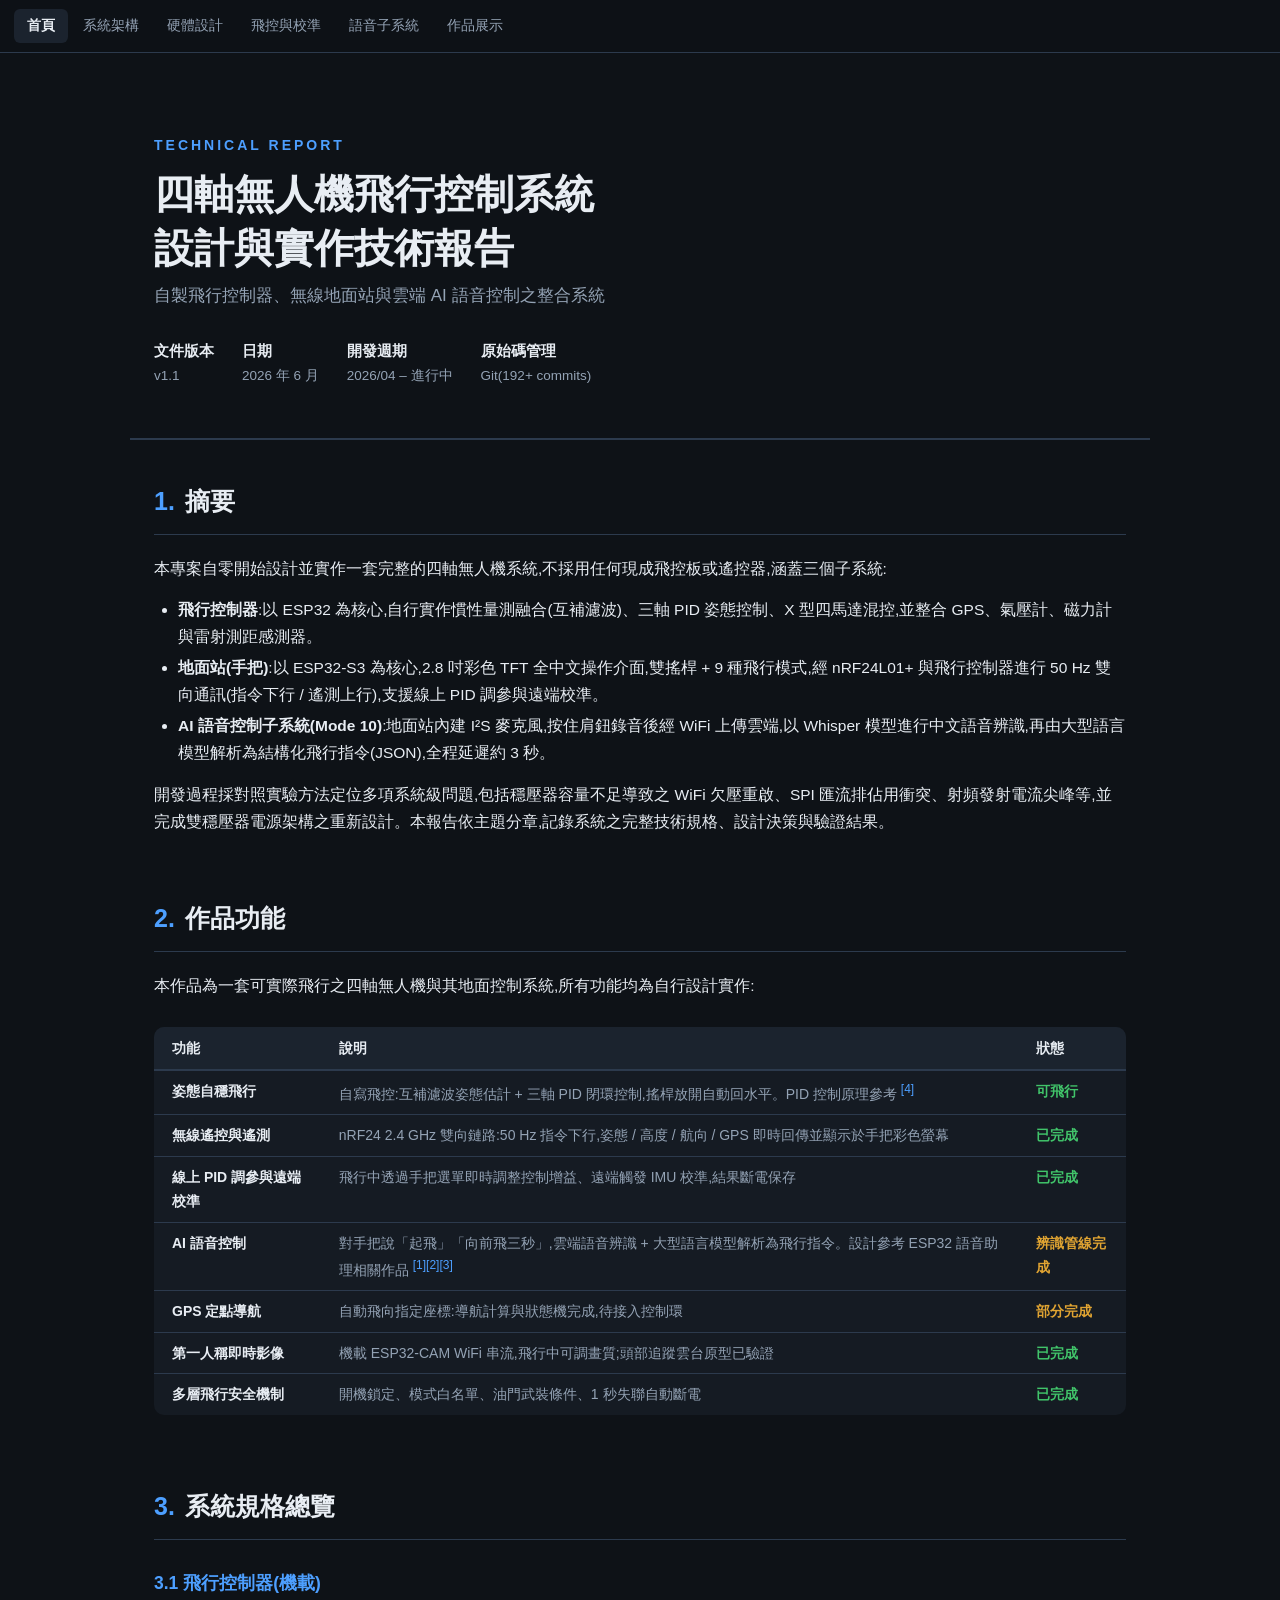
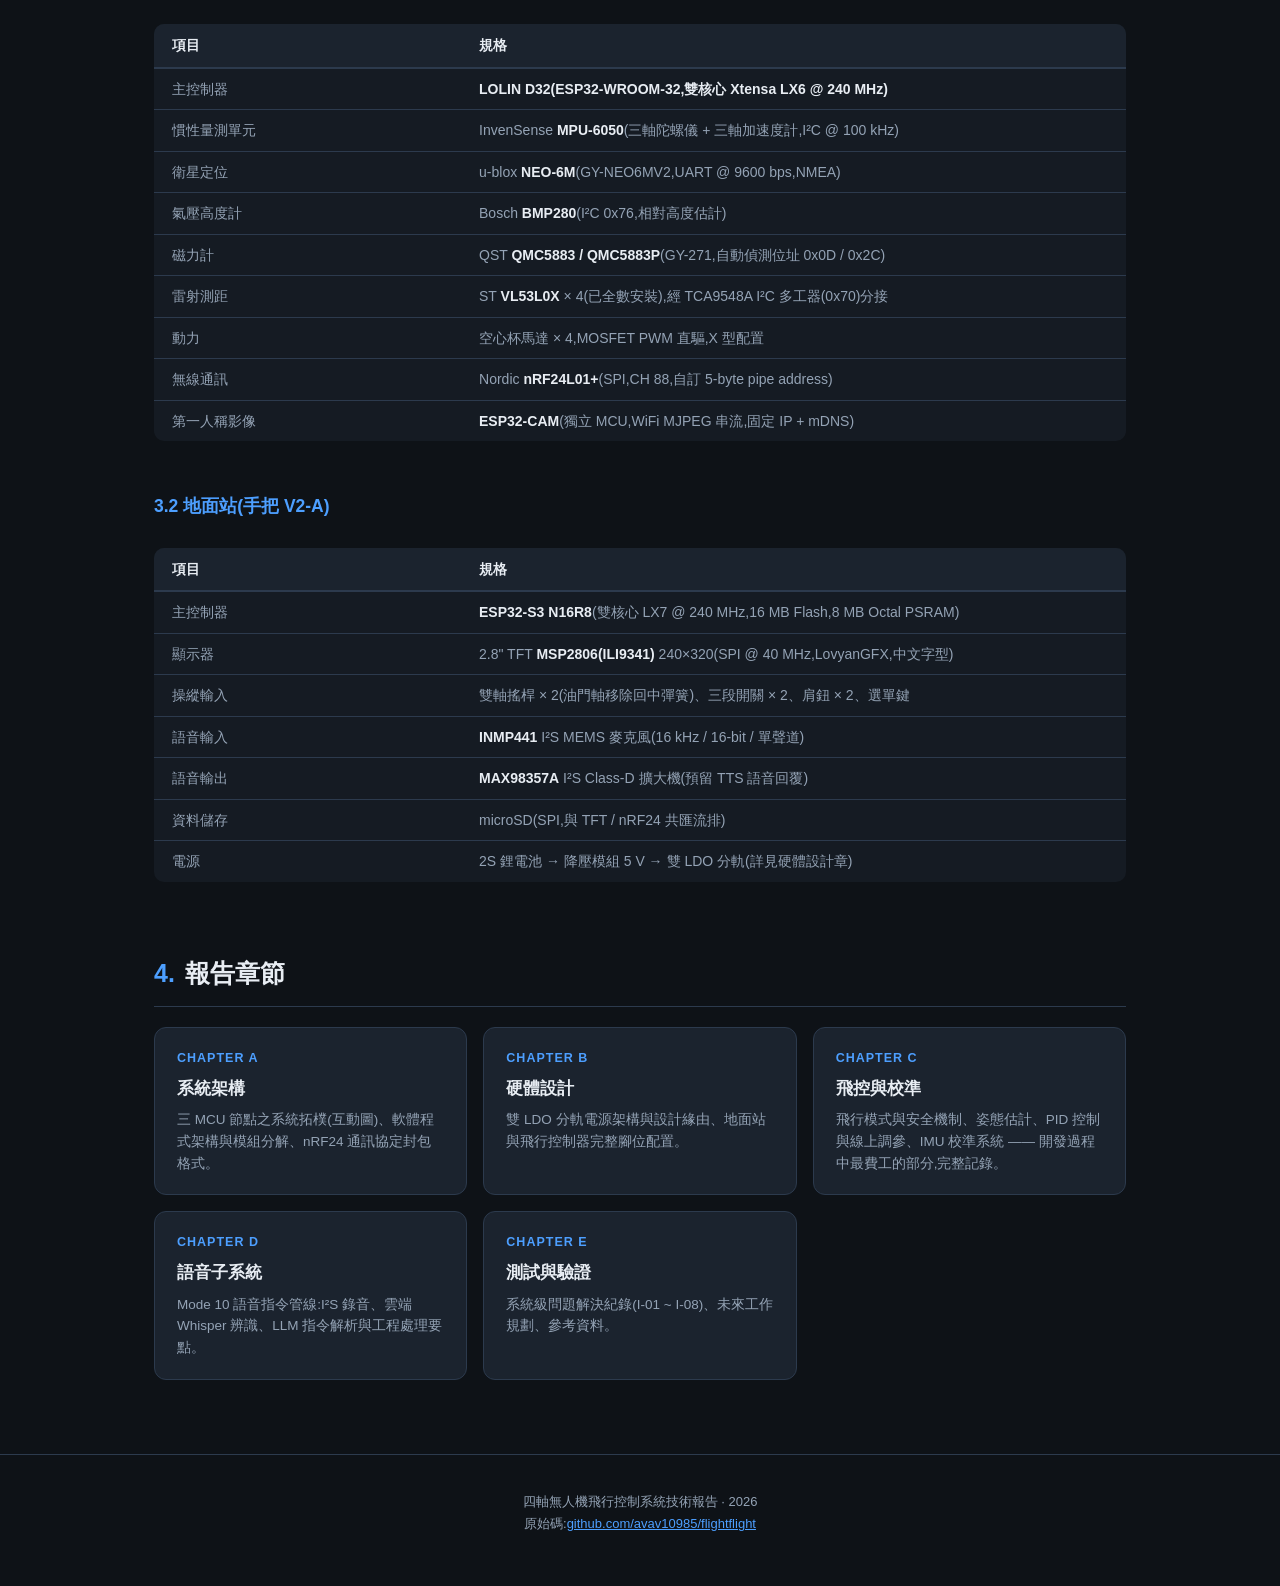
==== docs/index.html @ 91c34dba "加 README + VL53L0X 更新為 4 顆 + 未來工作補預定項目 - README.md:repo 首頁介紹(系統組成/主要功能/倉庫結構/   編譯需求/安全注意/開發狀態),連到 Gi" ====
<!DOCTYPE html>
<html lang="zh-Hant">
<head>
<meta charset="UTF-8">
<meta name="viewport" content="width=device-width, initial-scale=1.0">
<title>四軸無人機飛行控制系統 — 技術報告</title>
<link rel="stylesheet" href="style.css">
</head>
<body>

<nav>
  <a href="index.html" class="active">首頁</a>
  <a href="architecture.html">系統架構</a>
  <a href="hardware.html">硬體設計</a>
  <a href="control.html">飛控與校準</a>
  <a href="voice.html">語音子系統</a>
  <a href="testing.html">作品展示</a>
</nav>

<header class="cover">
  <div class="doc-type">TECHNICAL REPORT</div>
  <h1>四軸無人機飛行控制系統<br>設計與實作技術報告</h1>
  <div class="subtitle">自製飛行控制器、無線地面站與雲端 AI 語音控制之整合系統</div>
  <div class="meta">
    <div><b>文件版本</b>v1.1</div>
    <div><b>日期</b>2026 年 6 月</div>
    <div><b>開發週期</b>2026/04 – 進行中</div>
    <div><b>原始碼管理</b>Git(192+ commits)</div>
  </div>
</header>

<section>
  <h2><span class="no">1.</span>摘要</h2>
  <p>本專案自零開始設計並實作一套完整的四軸無人機系統,不採用任何現成飛控板或遙控器,涵蓋三個子系統:</p>
  <ul>
    <li><b>飛行控制器</b>:以 ESP32 為核心,自行實作慣性量測融合(互補濾波)、三軸 PID 姿態控制、X 型四馬達混控,並整合 GPS、氣壓計、磁力計與雷射測距感測器。</li>
    <li><b>地面站(手把)</b>:以 ESP32-S3 為核心,2.8 吋彩色 TFT 全中文操作介面,雙搖桿 + 9 種飛行模式,經 nRF24L01+ 與飛行控制器進行 50 Hz 雙向通訊(指令下行 / 遙測上行),支援線上 PID 調參與遠端校準。</li>
    <li><b>AI 語音控制子系統(Mode 10)</b>:地面站內建 I²S 麥克風,按住肩鈕錄音後經 WiFi 上傳雲端,以 Whisper 模型進行中文語音辨識,再由大型語言模型解析為結構化飛行指令(JSON),全程延遲約 3 秒。</li>
  </ul>
  <p>開發過程採對照實驗方法定位多項系統級問題,包括穩壓器容量不足導致之 WiFi 欠壓重啟、SPI 匯流排佔用衝突、射頻發射電流尖峰等,並完成雙穩壓器電源架構之重新設計。本報告依主題分章,記錄系統之完整技術規格、設計決策與驗證結果。</p>
</section>

<section>
  <h2><span class="no">2.</span>作品功能</h2>
  <p>本作品為一套可實際飛行之四軸無人機與其地面控制系統,所有功能均為自行設計實作:</p>
  <div class="table-scroll"><table>
    <tr><th>功能</th><th>說明</th><th>狀態</th></tr>
    <tr><td><b>姿態自穩飛行</b></td><td>自寫飛控:互補濾波姿態估計 + 三軸 PID 閉環控制,搖桿放開自動回水平。PID 控制原理參考 <a class="cite" href="testing.html#refs">[4]</a></td><td class="st-done">可飛行</td></tr>
    <tr><td><b>無線遙控與遙測</b></td><td>nRF24 2.4 GHz 雙向鏈路:50 Hz 指令下行,姿態 / 高度 / 航向 / GPS 即時回傳並顯示於手把彩色螢幕</td><td class="st-done">已完成</td></tr>
    <tr><td><b>線上 PID 調參與遠端校準</b></td><td>飛行中透過手把選單即時調整控制增益、遠端觸發 IMU 校準,結果斷電保存</td><td class="st-done">已完成</td></tr>
    <tr><td><b>AI 語音控制</b></td><td>對手把說「起飛」「向前飛三秒」,雲端語音辨識 + 大型語言模型解析為飛行指令。設計參考 ESP32 語音助理相關作品 <a class="cite" href="testing.html#refs">[1][2][3]</a></td><td class="st-part">辨識管線完成</td></tr>
    <tr><td><b>GPS 定點導航</b></td><td>自動飛向指定座標:導航計算與狀態機完成,待接入控制環</td><td class="st-part">部分完成</td></tr>
    <tr><td><b>第一人稱即時影像</b></td><td>機載 ESP32-CAM WiFi 串流,飛行中可調畫質;頭部追蹤雲台原型已驗證</td><td class="st-done">已完成</td></tr>
    <tr><td><b>多層飛行安全機制</b></td><td>開機鎖定、模式白名單、油門武裝條件、1 秒失聯自動斷電</td><td class="st-done">已完成</td></tr>
  </table></div>
</section>

<section>
  <h2><span class="no">3.</span>系統規格總覽</h2>

  <h3>3.1 飛行控制器(機載)</h3>
  <div class="table-scroll"><table>
    <tr><th style="width:32%">項目</th><th>規格</th></tr>
    <tr><td>主控制器</td><td><b>LOLIN D32(ESP32-WROOM-32,雙核心 Xtensa LX6 @ 240 MHz)</b></td></tr>
    <tr><td>慣性量測單元</td><td>InvenSense <b>MPU-6050</b>(三軸陀螺儀 + 三軸加速度計,I²C @ 100 kHz)</td></tr>
    <tr><td>衛星定位</td><td>u-blox <b>NEO-6M</b>(GY-NEO6MV2,UART @ 9600 bps,NMEA)</td></tr>
    <tr><td>氣壓高度計</td><td>Bosch <b>BMP280</b>(I²C 0x76,相對高度估計)</td></tr>
    <tr><td>磁力計</td><td>QST <b>QMC5883 / QMC5883P</b>(GY-271,自動偵測位址 0x0D / 0x2C)</td></tr>
    <tr><td>雷射測距</td><td>ST <b>VL53L0X</b> × 4(已全數安裝),經 TCA9548A I²C 多工器(0x70)分接</td></tr>
    <tr><td>動力</td><td>空心杯馬達 × 4,MOSFET PWM 直驅,X 型配置</td></tr>
    <tr><td>無線通訊</td><td>Nordic <b>nRF24L01+</b>(SPI,CH 88,自訂 5-byte pipe address)</td></tr>
    <tr><td>第一人稱影像</td><td><b>ESP32-CAM</b>(獨立 MCU,WiFi MJPEG 串流,固定 IP + mDNS)</td></tr>
  </table></div>

  <h3>3.2 地面站(手把 V2-A)</h3>
  <div class="table-scroll"><table>
    <tr><th style="width:32%">項目</th><th>規格</th></tr>
    <tr><td>主控制器</td><td><b>ESP32-S3 N16R8</b>(雙核心 LX7 @ 240 MHz,16 MB Flash,8 MB Octal PSRAM)</td></tr>
    <tr><td>顯示器</td><td>2.8" TFT <b>MSP2806(ILI9341)</b> 240×320(SPI @ 40 MHz,LovyanGFX,中文字型)</td></tr>
    <tr><td>操縱輸入</td><td>雙軸搖桿 × 2(油門軸移除回中彈簧)、三段開關 × 2、肩鈕 × 2、選單鍵</td></tr>
    <tr><td>語音輸入</td><td><b>INMP441</b> I²S MEMS 麥克風(16 kHz / 16-bit / 單聲道)</td></tr>
    <tr><td>語音輸出</td><td><b>MAX98357A</b> I²S Class-D 擴大機(預留 TTS 語音回覆)</td></tr>
    <tr><td>資料儲存</td><td>microSD(SPI,與 TFT / nRF24 共匯流排)</td></tr>
    <tr><td>電源</td><td>2S 鋰電池 → 降壓模組 5 V → 雙 LDO 分軌(詳見硬體設計章)</td></tr>
  </table></div>
</section>

<section>
  <h2><span class="no">4.</span>報告章節</h2>
  <div class="chapter-cards">
    <a href="architecture.html">
      <div class="ch-no">CHAPTER A</div>
      <h3>系統架構</h3>
      <p>三 MCU 節點之系統拓樸(互動圖)、軟體程式架構與模組分解、nRF24 通訊協定封包格式。</p>
    </a>
    <a href="hardware.html">
      <div class="ch-no">CHAPTER B</div>
      <h3>硬體設計</h3>
      <p>雙 LDO 分軌電源架構與設計緣由、地面站與飛行控制器完整腳位配置。</p>
    </a>
    <a href="control.html">
      <div class="ch-no">CHAPTER C</div>
      <h3>飛控與校準</h3>
      <p>飛行模式與安全機制、姿態估計、PID 控制與線上調參、IMU 校準系統 —— 開發過程中最費工的部分,完整記錄。</p>
    </a>
    <a href="voice.html">
      <div class="ch-no">CHAPTER D</div>
      <h3>語音子系統</h3>
      <p>Mode 10 語音指令管線:I²S 錄音、雲端 Whisper 辨識、LLM 指令解析與工程處理要點。</p>
    </a>
    <a href="testing.html">
      <div class="ch-no">CHAPTER E</div>
      <h3>測試與驗證</h3>
      <p>系統級問題解決紀錄(I-01 ~ I-08)、未來工作規劃、參考資料。</p>
    </a>
  </div>
</section>

<footer>
  四軸無人機飛行控制系統技術報告 · 2026<br>
  原始碼:<a href="https://github.com/avav10985/flightflight" target="_blank">github.com/avav10985/flightflight</a>
</footer>
</body>
</html>
---- docs/style.css ----
:root {
  --bg: #0e1217;
  --bg2: #151b23;
  --card: #1b232e;
  --line: #2c3a4d;
  --text: #e8edf3;
  --dim: #94a3b5;
  --accent: #4d9fff;
  --green: #41c46a;
  --orange: #e0a432;
  --red: #f06058;
  --purple: #b48cff;
}
* { margin: 0; padding: 0; box-sizing: border-box; }
html { scroll-behavior: smooth; }
body {
  background: var(--bg); color: var(--text);
  font-family: "Noto Sans TC", "Microsoft JhengHei", "PingFang TC", sans-serif;
  line-height: 1.75; font-size: 15.5px;
}
/* ===== 導覽 ===== */
nav {
  position: sticky; top: 0; z-index: 100;
  background: rgba(14,18,23,.94); backdrop-filter: blur(8px);
  border-bottom: 1px solid var(--line);
  display: flex; gap: 2px; padding: 9px 14px; overflow-x: auto;
}
nav a {
  color: var(--dim); text-decoration: none; font-size: 13.5px;
  padding: 5px 13px; border-radius: 6px; white-space: nowrap; transition: all .15s;
}
nav a:hover { color: var(--text); background: var(--card); }
nav a.active { color: var(--text); background: var(--card); font-weight: 700; }
/* ===== 頁首 ===== */
.page-head {
  max-width: 1020px; margin: 0 auto; padding: 50px 24px 8px;
}
.page-head .crumb { color: var(--accent); font-size: 13px; letter-spacing: 2px; font-weight: 700; }
.page-head h1 { font-size: clamp(24px, 4vw, 34px); font-weight: 900; margin: 8px 0 4px; }
.page-head .desc { color: var(--dim); font-size: 15px; }
/* ===== 區塊 ===== */
section { max-width: 1020px; margin: 0 auto; padding: 40px 24px 8px; }
section > h2 {
  font-size: clamp(20px, 3.2vw, 25px); font-weight: 800;
  padding-bottom: 10px; border-bottom: 1px solid var(--line); margin-bottom: 20px;
}
section > h2 .no { color: var(--accent); margin-right: 10px; }
section h3 { font-size: 17.5px; font-weight: 700; margin: 28px 0 12px; color: var(--accent); }
section p { margin-bottom: 14px; }
section ul, section ol { padding-left: 24px; margin-bottom: 14px; }
section li { margin: 4px 0; }
code {
  background: var(--card); border: 1px solid var(--line); border-radius: 4px;
  padding: 1px 7px; font-size: 13.5px; font-family: Consolas, "Courier New", monospace;
  color: #9ecbff;
}
.formula {
  background: var(--card); border: 1px solid var(--line); border-left: 3px solid var(--accent);
  border-radius: 8px; padding: 14px 20px; margin: 14px 0;
  font-family: Consolas, monospace; font-size: 14px; overflow-x: auto; white-space: pre;
  line-height: 1.9; color: #cfe3ff;
}
.callout {
  background: rgba(224,164,50,.08); border: 1px solid rgba(224,164,50,.4);
  border-radius: 10px; padding: 14px 20px; margin: 14px 0; font-size: 14.5px;
}
.callout.red { background: rgba(240,96,88,.08); border-color: rgba(240,96,88,.4); }
/* ===== 表格 ===== */
table {
  width: 100%; border-collapse: collapse; margin: 14px 0 22px;
  font-size: 14px; background: var(--bg2); border-radius: 10px; overflow: hidden;
}
th {
  background: var(--card); color: var(--text); text-align: left;
  padding: 9px 14px; font-weight: 700; border-bottom: 2px solid var(--line);
  white-space: nowrap;
}
td { padding: 8px 14px; border-bottom: 1px solid var(--line); color: var(--dim); vertical-align: top; }
td:first-child, th:first-child { padding-left: 18px; }
td b, td code { color: var(--text); }
tr:last-child td { border-bottom: none; }
.st-done { color: var(--green); font-weight: 700; }
.st-part { color: var(--orange); font-weight: 700; }
.st-todo { color: var(--dim); }
.table-scroll { overflow-x: auto; }
/* ===== SVG 圖 ===== */
.diagram {
  background: var(--bg2); border: 1px solid var(--line); border-radius: 12px;
  padding: 18px; margin: 16px 0 24px; overflow-x: auto;
}
.diagram svg { display: block; margin: 0 auto; max-width: 100%; height: auto; }
.diagram .cap { text-align: center; color: var(--dim); font-size: 13px; margin-top: 10px; }
/* ===== 首頁封面 ===== */
header.cover {
  max-width: 1020px; margin: 0 auto; padding: 80px 24px 50px;
  border-bottom: 2px solid var(--line);
}
header.cover .doc-type { color: var(--accent); font-size: 14px; letter-spacing: 3px; font-weight: 700; }
header.cover h1 { font-size: clamp(26px, 4.5vw, 40px); font-weight: 900; margin: 10px 0 6px; line-height: 1.35; }
header.cover .subtitle { color: var(--dim); font-size: clamp(14px, 2.2vw, 17px); }
header.cover .meta {
  display: flex; flex-wrap: wrap; gap: 28px; margin-top: 28px;
  color: var(--dim); font-size: 13.5px;
}
header.cover .meta b { color: var(--text); display: block; font-size: 14.5px; font-weight: 600; }
/* ===== 章節導覽卡 ===== */
.chapter-cards {
  display: grid; grid-template-columns: repeat(auto-fit, minmax(280px, 1fr));
  gap: 16px; margin: 20px 0;
}
.chapter-cards a {
  display: block; background: var(--card); border: 1px solid var(--line);
  border-radius: 12px; padding: 20px 22px; text-decoration: none;
  transition: all .15s;
}
.chapter-cards a:hover { border-color: var(--accent); transform: translateY(-2px); }
.chapter-cards .ch-no { color: var(--accent); font-size: 12.5px; font-weight: 700; letter-spacing: 1px; }
.chapter-cards h3 { color: var(--text); font-size: 17px; margin: 4px 0 6px; }
.chapter-cards p { color: var(--dim); font-size: 13.5px; margin: 0; line-height: 1.6; }
/* ===== 架構互動圖 ===== */
.arch { display: grid; grid-template-columns: 1fr auto 1fr; gap: 14px; align-items: start; }
@media (max-width: 760px) { .arch { grid-template-columns: 1fr; } .arch-link { margin: 0 auto; } }
.arch-col { display: flex; flex-direction: column; gap: 8px; }
.arch-col h4 { text-align: center; font-size: 15.5px; padding: 9px; border-radius: 8px; }
.col-handle h4 { background: rgba(77,159,255,.12); color: var(--accent); }
.col-drone  h4 { background: rgba(65,196,106,.12); color: var(--green); }
.arch-link { align-self: center; text-align: center; color: var(--dim); font-size: 12.5px; padding: 8px 4px; line-height: 1.55; }
.arch-link b { color: var(--orange); font-size: 14px; }
.node {
  background: var(--card); border: 1px solid var(--line); border-radius: 8px;
  padding: 8px 13px; cursor: pointer; transition: all .15s; font-size: 14px;
}
.node small { display: block; color: var(--dim); font-size: 12px; }
.node:hover { border-color: var(--accent); }
.node.sel { border-color: var(--accent); background: rgba(77,159,255,.10); }
.node.cloud { border-style: dashed; }
.arch-detail {
  margin-top: 18px; background: var(--bg2); border: 1px solid var(--line);
  border-radius: 12px; padding: 20px 24px; min-height: 110px;
}
.arch-detail h4 { color: var(--accent); font-size: 16.5px; margin-bottom: 6px; }
.arch-detail p { font-size: 14.5px; margin-bottom: 0; }
.arch-detail .extra { margin-top: 10px; padding-top: 10px; border-top: 1px dashed var(--line); color: var(--dim); font-size: 13.5px; }
/* ===== 參考資料 ===== */
.refs ol { counter-reset: ref; list-style: none; padding-left: 0; }
.refs li {
  counter-increment: ref; padding: 8px 0 8px 46px; position: relative;
  border-bottom: 1px solid var(--line); color: var(--dim); font-size: 14px;
}
.refs li::before {
  content: "[" counter(ref) "]"; position: absolute; left: 0; color: var(--accent);
  font-family: Consolas, monospace;
}
.refs a { color: var(--accent); text-decoration: none; }
.refs a:hover { text-decoration: underline; }
/* ===== 程式碼區塊 ===== */
.codeblock {
  background: #11161d; border: 1px solid var(--line); border-radius: 10px;
  padding: 16px 20px; margin: 14px 0;
  font-family: Consolas, "Courier New", monospace; font-size: 13.5px;
  overflow-x: auto; white-space: pre; line-height: 1.8; color: #cfe3ff;
}
.codeblock .cm { color: #6f8499; }
.codeblock .kw { color: #ff9e64; }
.codeblock .fn { color: #7ee2a8; }
.code-note {
  background: var(--bg2); border-left: 3px solid var(--green);
  border-radius: 0 8px 8px 0; padding: 10px 18px; margin: -6px 0 18px;
  font-size: 14px; color: var(--dim);
}
/* ===== 媒體展示 ===== */
.media-grid {
  display: grid; grid-template-columns: repeat(auto-fit, minmax(260px, 1fr));
  gap: 16px; margin: 16px 0;
}
.media-grid figure {
  background: var(--card); border: 1px solid var(--line); border-radius: 12px;
  overflow: hidden;
}
.media-grid img, .media-grid video { width: 100%; display: block; background: #000; }
.media-grid figcaption { padding: 10px 14px; font-size: 13.5px; color: var(--dim); text-align: center; }
.media-placeholder {
  border: 2px dashed var(--line); border-radius: 12px; padding: 36px 20px;
  text-align: center; color: var(--dim); font-size: 14px; margin: 16px 0;
}
.cite { color: var(--accent); text-decoration: none; font-size: 12px; vertical-align: super; }
/* ===== 上下頁 ===== */
.pager {
  max-width: 1020px; margin: 40px auto 0; padding: 0 24px;
  display: flex; justify-content: space-between; gap: 12px;
}
.pager a {
  color: var(--accent); text-decoration: none; font-size: 14px;
  padding: 10px 18px; border: 1px solid var(--line); border-radius: 10px;
  background: var(--card); transition: all .15s;
}
.pager a:hover { border-color: var(--accent); }
footer {
  text-align: center; color: var(--dim); font-size: 13px;
  padding: 36px 20px 50px; border-top: 1px solid var(--line); margin-top: 46px;
}
footer a { color: var(--accent); }
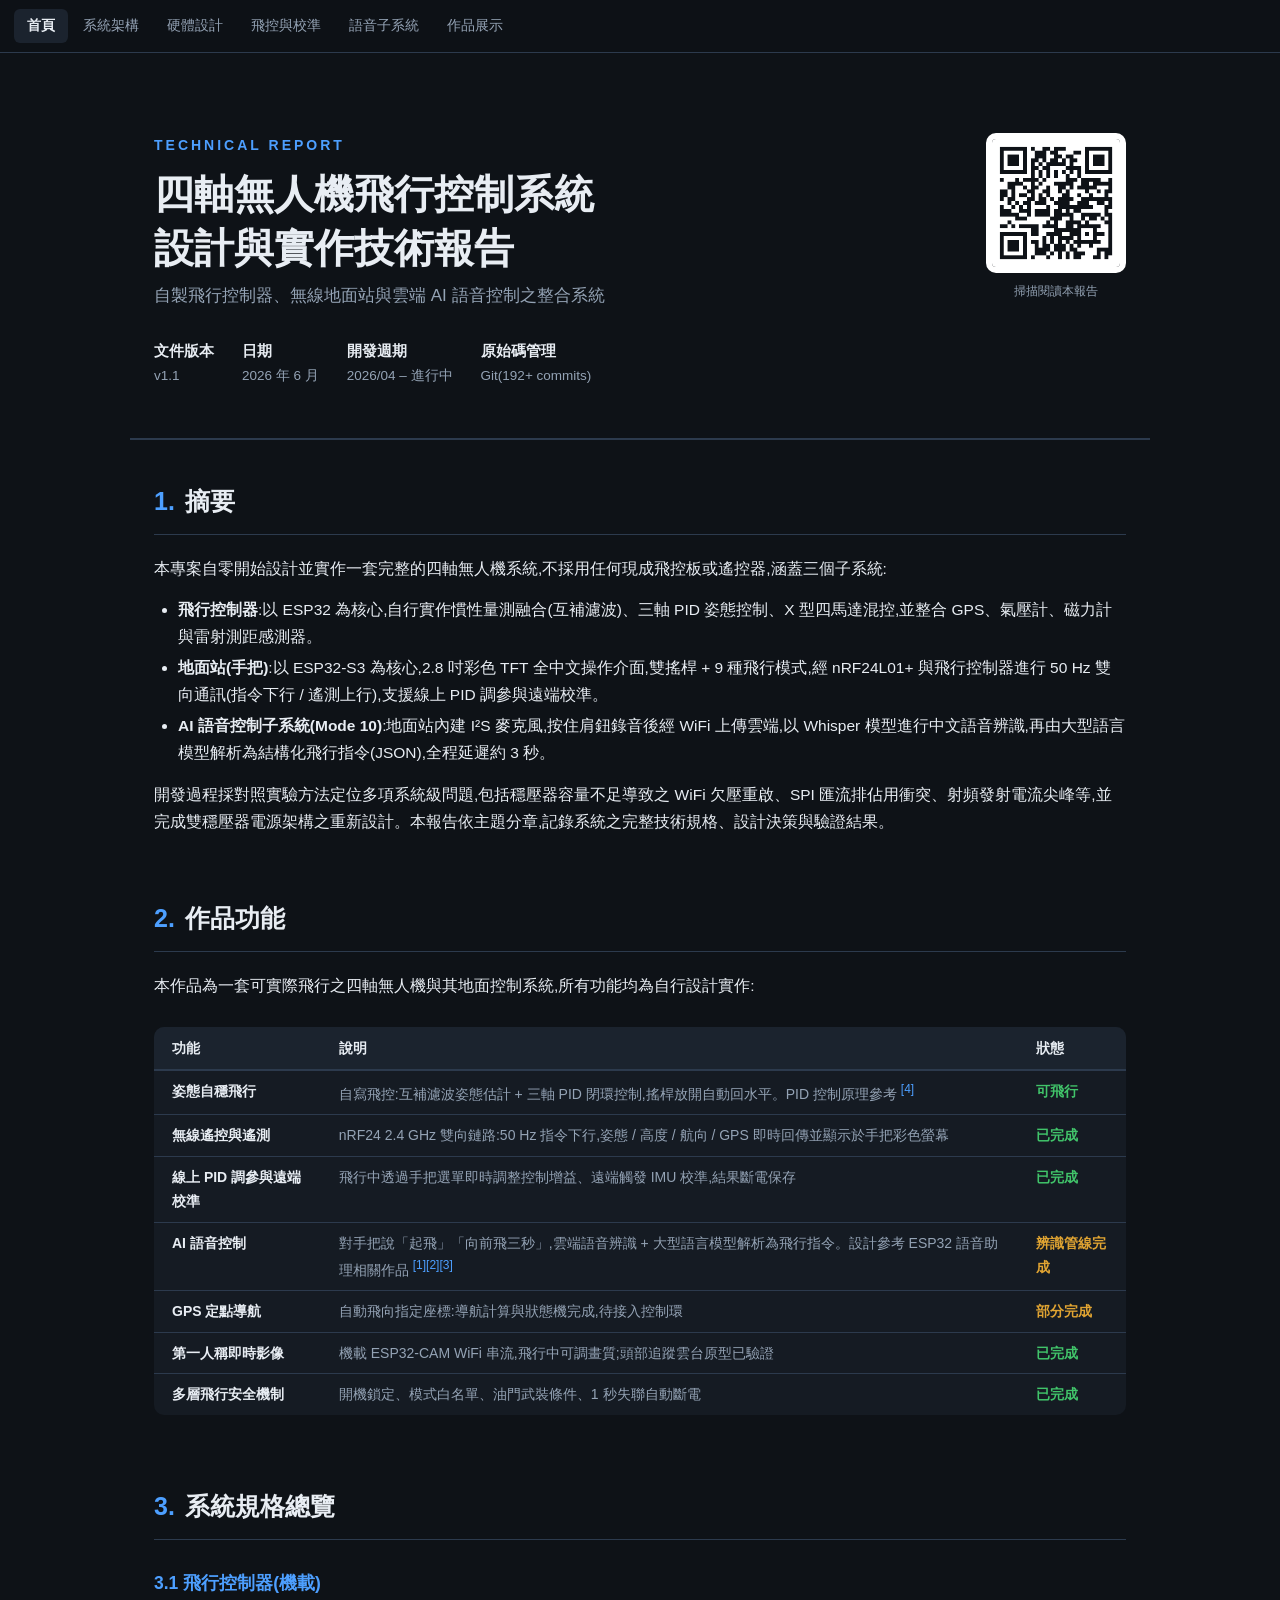
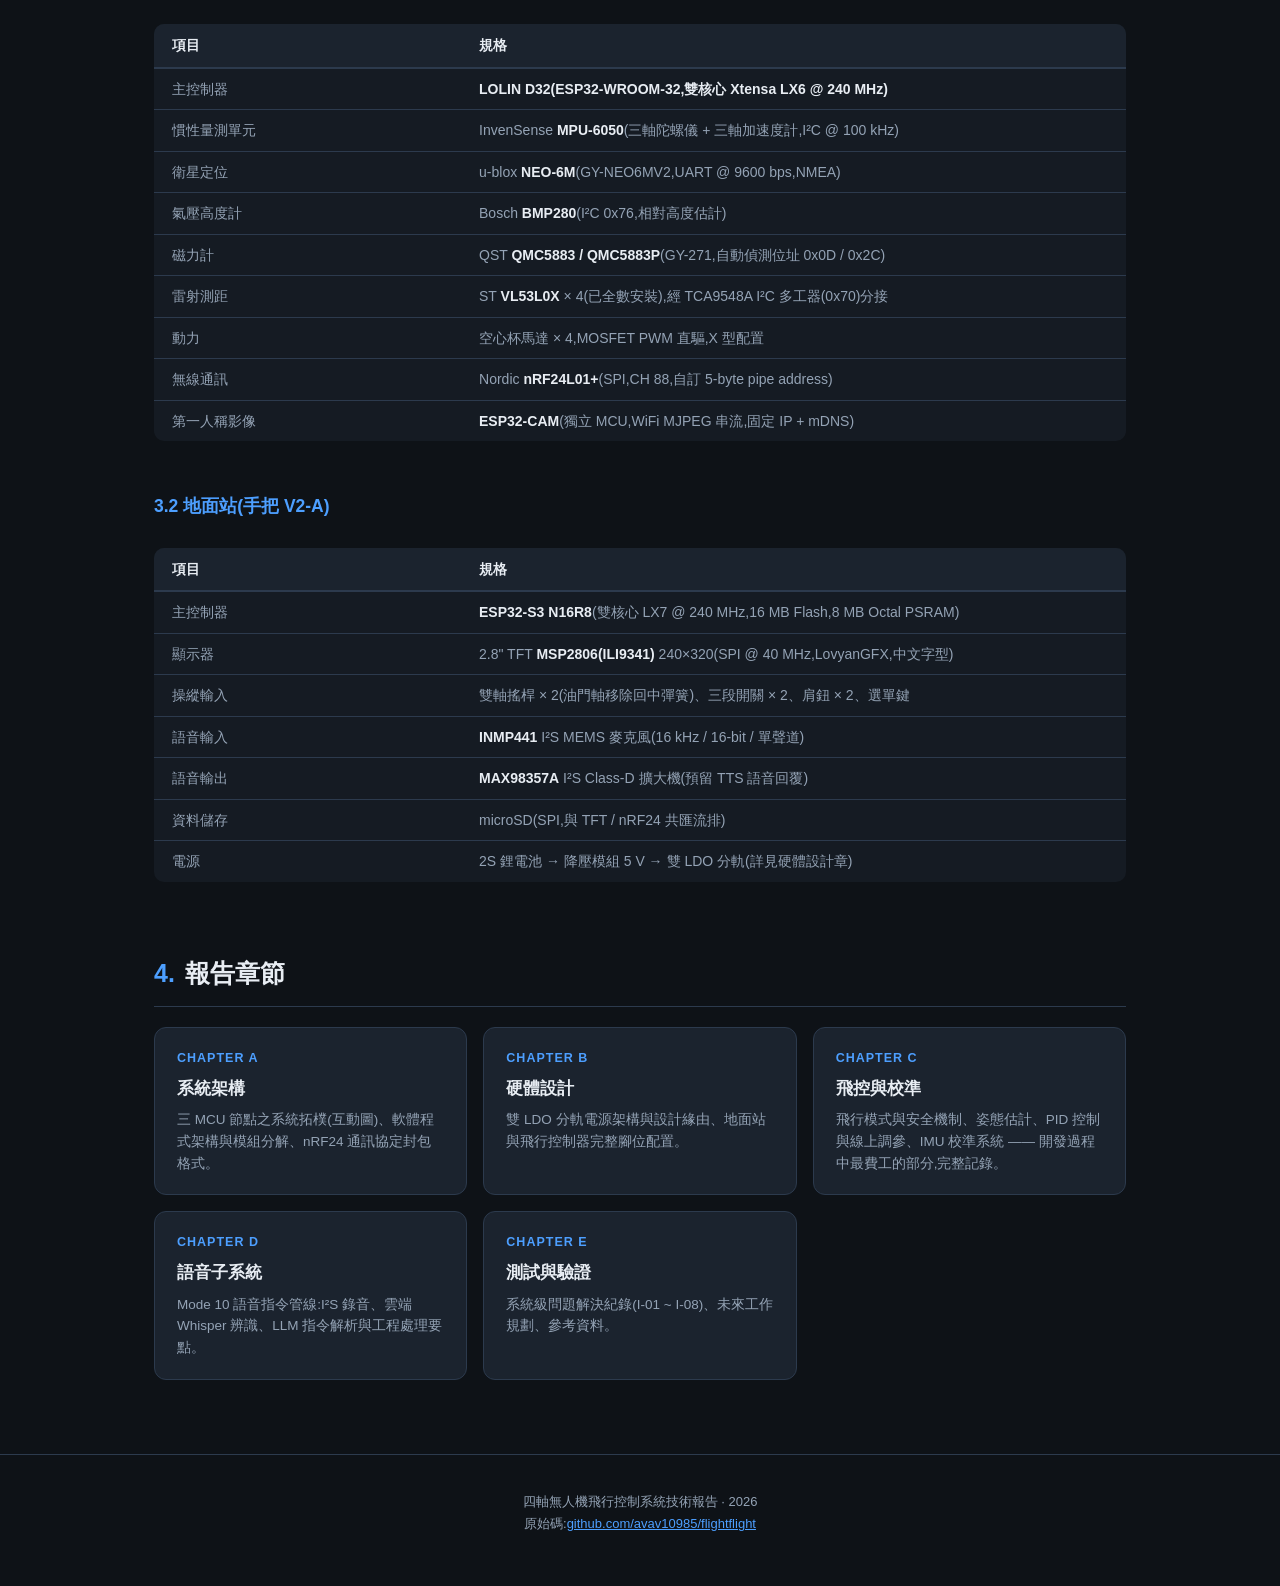
==== commit 139eee71: "docs 首頁封面加網站 QR code(掃描即達 GitHub Pages 報告) 報告投影時觀眾可直接掃碼在手機閱讀。封面改左右排版 (文字左、QR 右),窄螢幕自動直排。" ====
--- a/docs/index.html
+++ b/docs/index.html
@@ -18,14 +18,20 @@
 </nav>
 
 <header class="cover">
-  <div class="doc-type">TECHNICAL REPORT</div>
-  <h1>四軸無人機飛行控制系統<br>設計與實作技術報告</h1>
-  <div class="subtitle">自製飛行控制器、無線地面站與雲端 AI 語音控制之整合系統</div>
-  <div class="meta">
-    <div><b>文件版本</b>v1.1</div>
-    <div><b>日期</b>2026 年 6 月</div>
-    <div><b>開發週期</b>2026/04 – 進行中</div>
-    <div><b>原始碼管理</b>Git(192+ commits)</div>
+  <div class="cover-text">
+    <div class="doc-type">TECHNICAL REPORT</div>
+    <h1>四軸無人機飛行控制系統<br>設計與實作技術報告</h1>
+    <div class="subtitle">自製飛行控制器、無線地面站與雲端 AI 語音控制之整合系統</div>
+    <div class="meta">
+      <div><b>文件版本</b>v1.1</div>
+      <div><b>日期</b>2026 年 6 月</div>
+      <div><b>開發週期</b>2026/04 – 進行中</div>
+      <div><b>原始碼管理</b>Git(192+ commits)</div>
+    </div>
+  </div>
+  <div class="cover-qr">
+    <img src="qr.png" alt="本報告網址 QR code">
+    <span>掃描閱讀本報告</span>
   </div>
 </header>
 
--- a/docs/style.css
+++ b/docs/style.css
@@ -94,7 +94,16 @@
 header.cover {
   max-width: 1020px; margin: 0 auto; padding: 80px 24px 50px;
   border-bottom: 2px solid var(--line);
-}
+  display: flex; justify-content: space-between; align-items: flex-start; gap: 30px;
+}
+header.cover .cover-text { flex: 1; }
+header.cover .cover-qr { text-align: center; flex-shrink: 0; }
+header.cover .cover-qr img {
+  width: 140px; height: 140px; border-radius: 10px; display: block;
+  border: 6px solid #fff;
+}
+header.cover .cover-qr span { display: block; color: var(--dim); font-size: 12px; margin-top: 8px; }
+@media (max-width: 640px) { header.cover { flex-direction: column; } header.cover .cover-qr { align-self: center; } }
 header.cover .doc-type { color: var(--accent); font-size: 14px; letter-spacing: 3px; font-weight: 700; }
 header.cover h1 { font-size: clamp(26px, 4.5vw, 40px); font-weight: 900; margin: 10px 0 6px; line-height: 1.35; }
 header.cover .subtitle { color: var(--dim); font-size: clamp(14px, 2.2vw, 17px); }
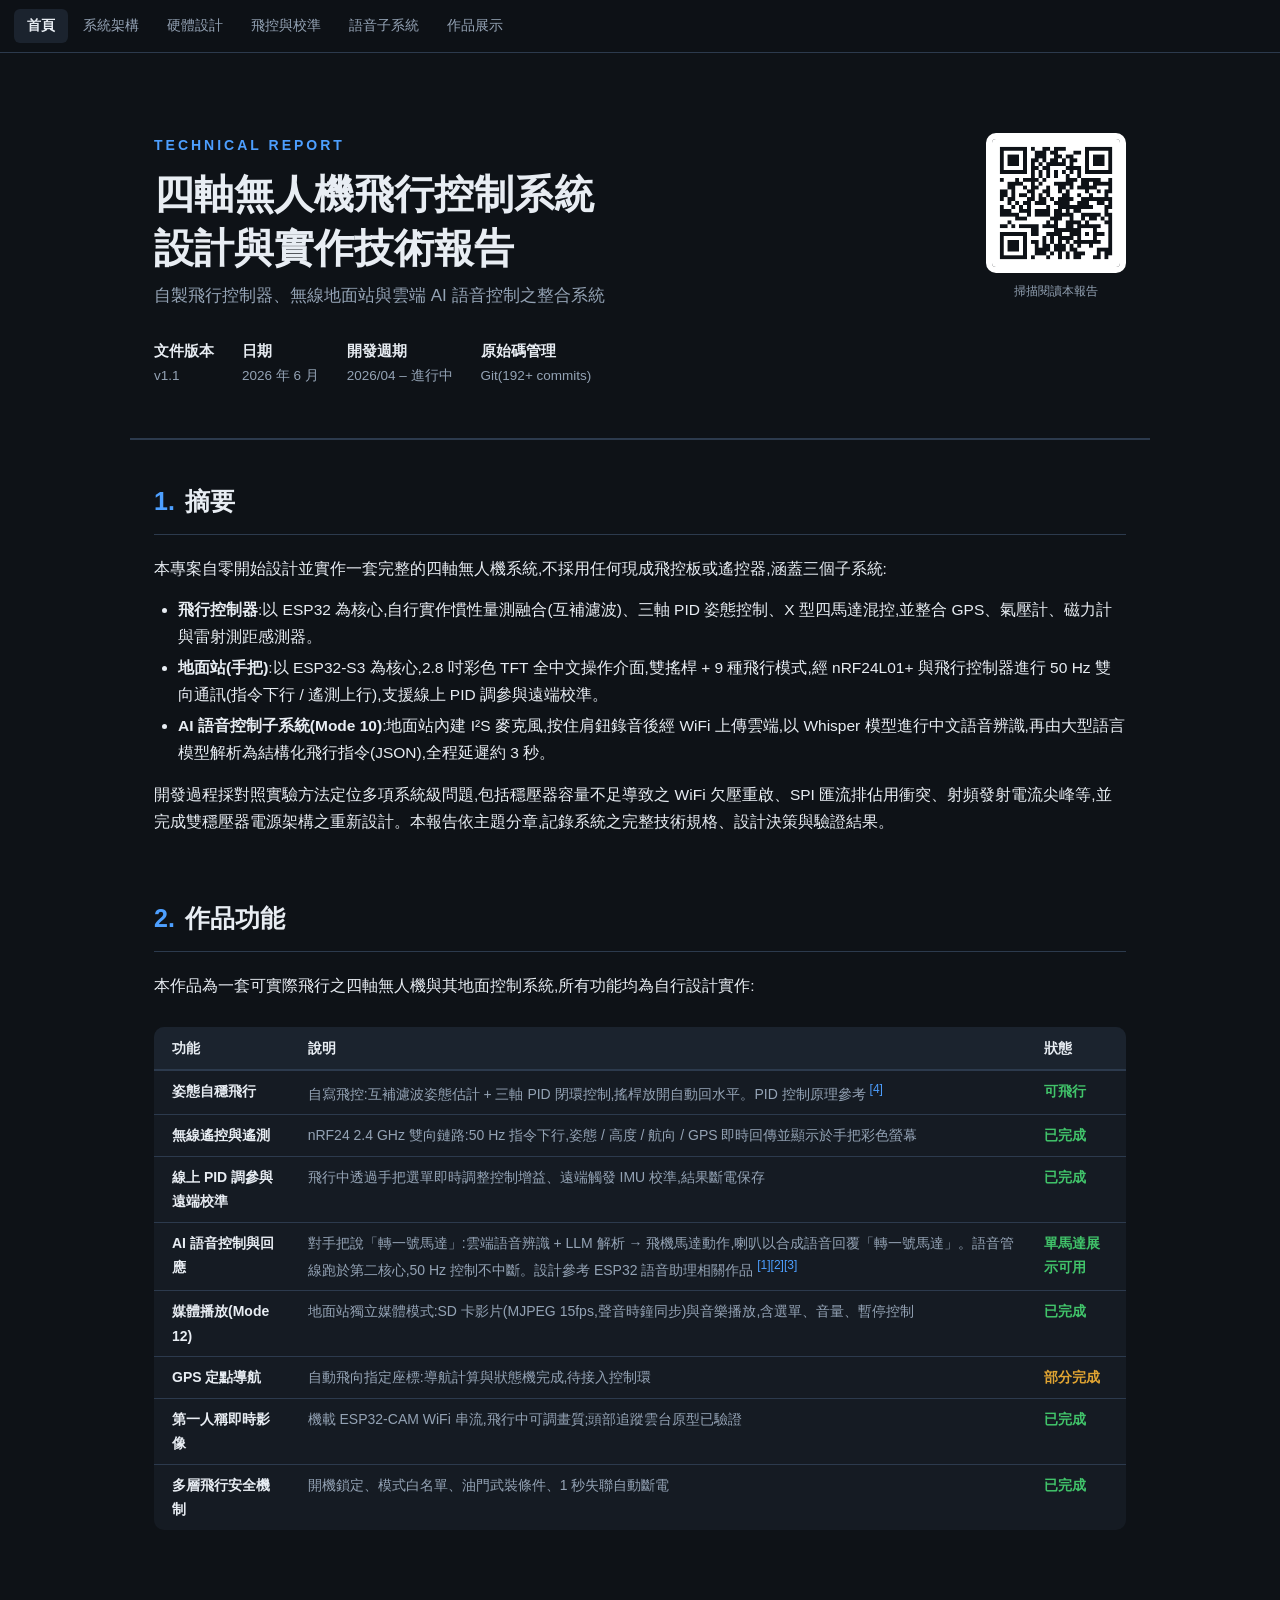
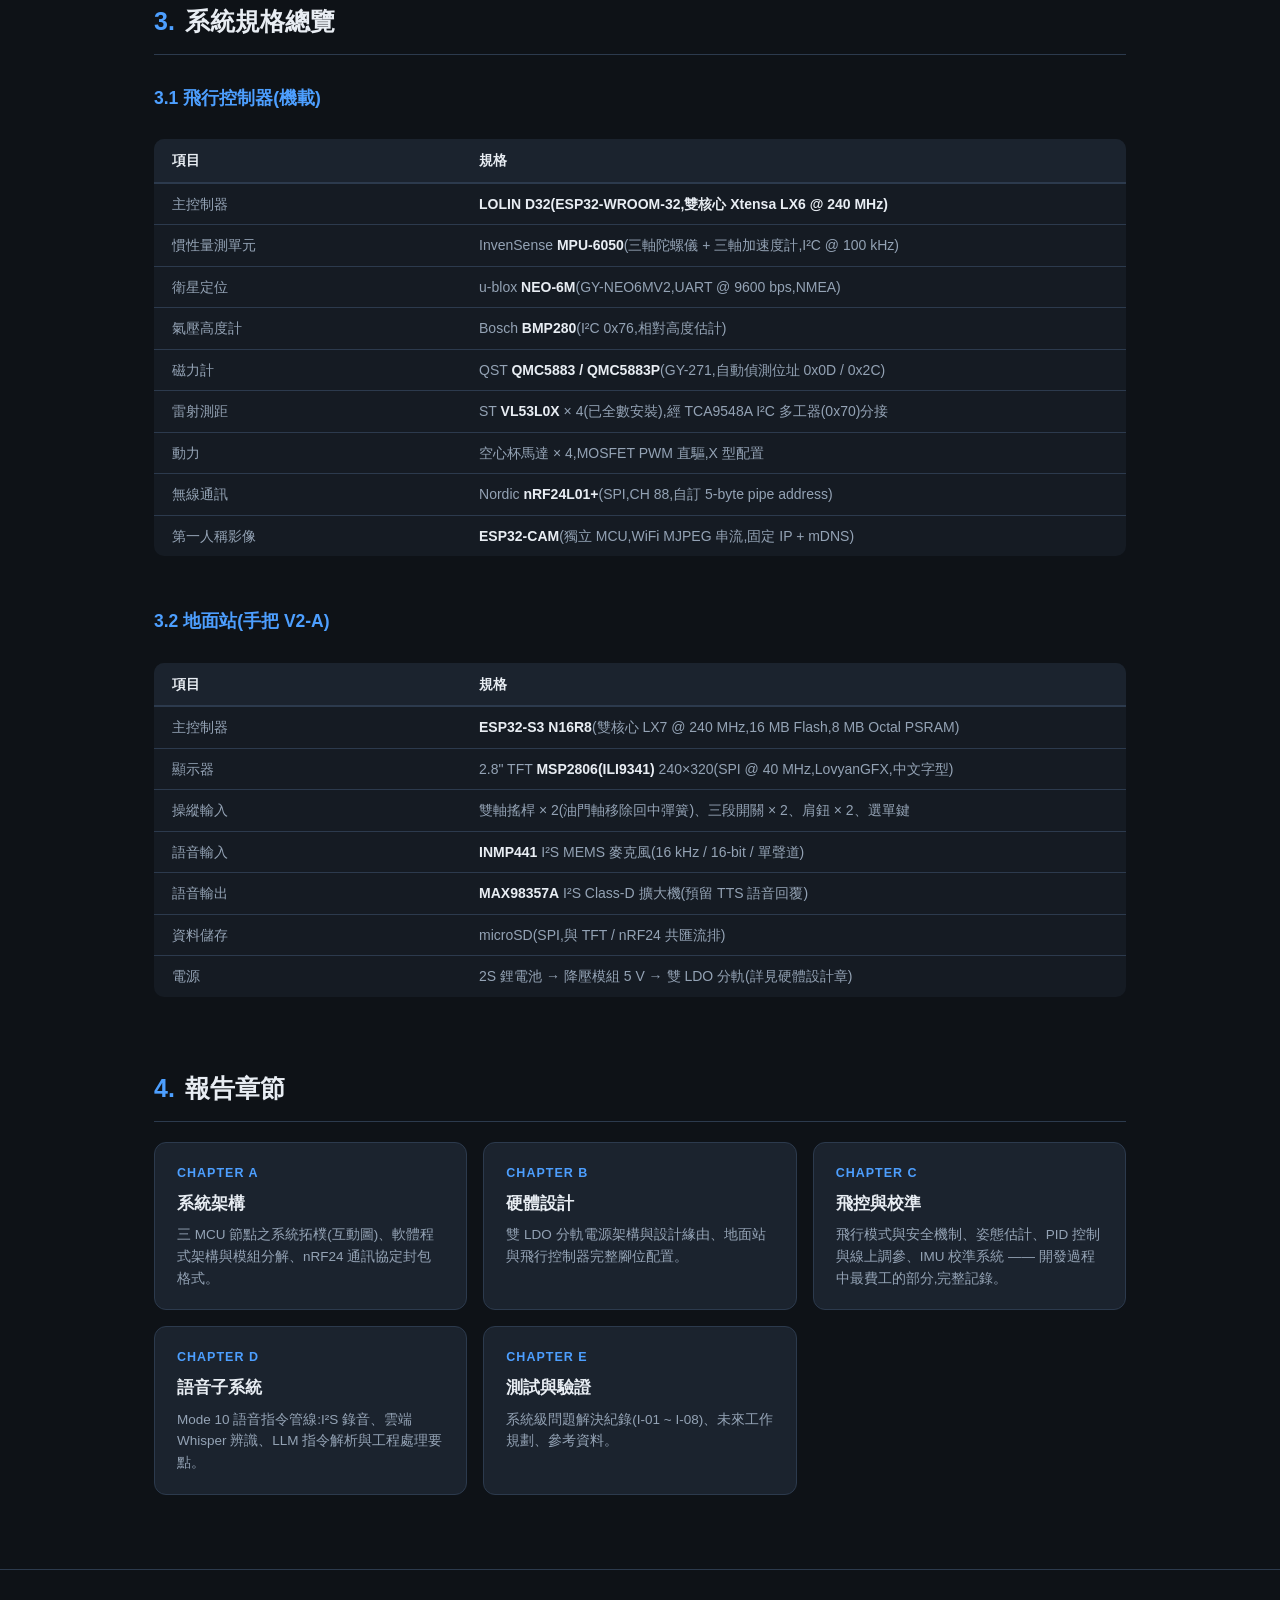
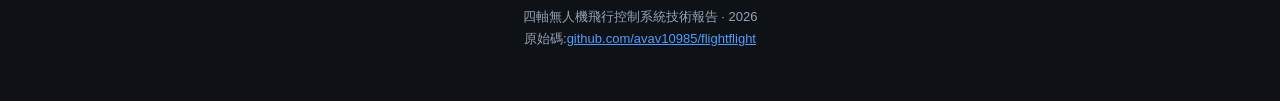
==== commit a24c6826: "docs 更新:實機照片/影片上線 + 新功能同步 - E.1 實機展示:7 張照片(飛機/手把/各模式畫面/PID 選單)   + Mode 12 媒體模式展示影片(130MB 壓到 3.6MB,檔" ====
--- a/docs/index.html
+++ b/docs/index.html
@@ -54,7 +54,8 @@
     <tr><td><b>姿態自穩飛行</b></td><td>自寫飛控:互補濾波姿態估計 + 三軸 PID 閉環控制,搖桿放開自動回水平。PID 控制原理參考 <a class="cite" href="testing.html#refs">[4]</a></td><td class="st-done">可飛行</td></tr>
     <tr><td><b>無線遙控與遙測</b></td><td>nRF24 2.4 GHz 雙向鏈路:50 Hz 指令下行,姿態 / 高度 / 航向 / GPS 即時回傳並顯示於手把彩色螢幕</td><td class="st-done">已完成</td></tr>
     <tr><td><b>線上 PID 調參與遠端校準</b></td><td>飛行中透過手把選單即時調整控制增益、遠端觸發 IMU 校準,結果斷電保存</td><td class="st-done">已完成</td></tr>
-    <tr><td><b>AI 語音控制</b></td><td>對手把說「起飛」「向前飛三秒」,雲端語音辨識 + 大型語言模型解析為飛行指令。設計參考 ESP32 語音助理相關作品 <a class="cite" href="testing.html#refs">[1][2][3]</a></td><td class="st-part">辨識管線完成</td></tr>
+    <tr><td><b>AI 語音控制與回應</b></td><td>對手把說「轉一號馬達」:雲端語音辨識 + LLM 解析 → 飛機馬達動作,喇叭以合成語音回覆「轉一號馬達」。語音管線跑於第二核心,50 Hz 控制不中斷。設計參考 ESP32 語音助理相關作品 <a class="cite" href="testing.html#refs">[1][2][3]</a></td><td class="st-done">單馬達展示可用</td></tr>
+    <tr><td><b>媒體播放(Mode 12)</b></td><td>地面站獨立媒體模式:SD 卡影片(MJPEG 15fps,聲音時鐘同步)與音樂播放,含選單、音量、暫停控制</td><td class="st-done">已完成</td></tr>
     <tr><td><b>GPS 定點導航</b></td><td>自動飛向指定座標:導航計算與狀態機完成,待接入控制環</td><td class="st-part">部分完成</td></tr>
     <tr><td><b>第一人稱即時影像</b></td><td>機載 ESP32-CAM WiFi 串流,飛行中可調畫質;頭部追蹤雲台原型已驗證</td><td class="st-done">已完成</td></tr>
     <tr><td><b>多層飛行安全機制</b></td><td>開機鎖定、模式白名單、油門武裝條件、1 秒失聯自動斷電</td><td class="st-done">已完成</td></tr>
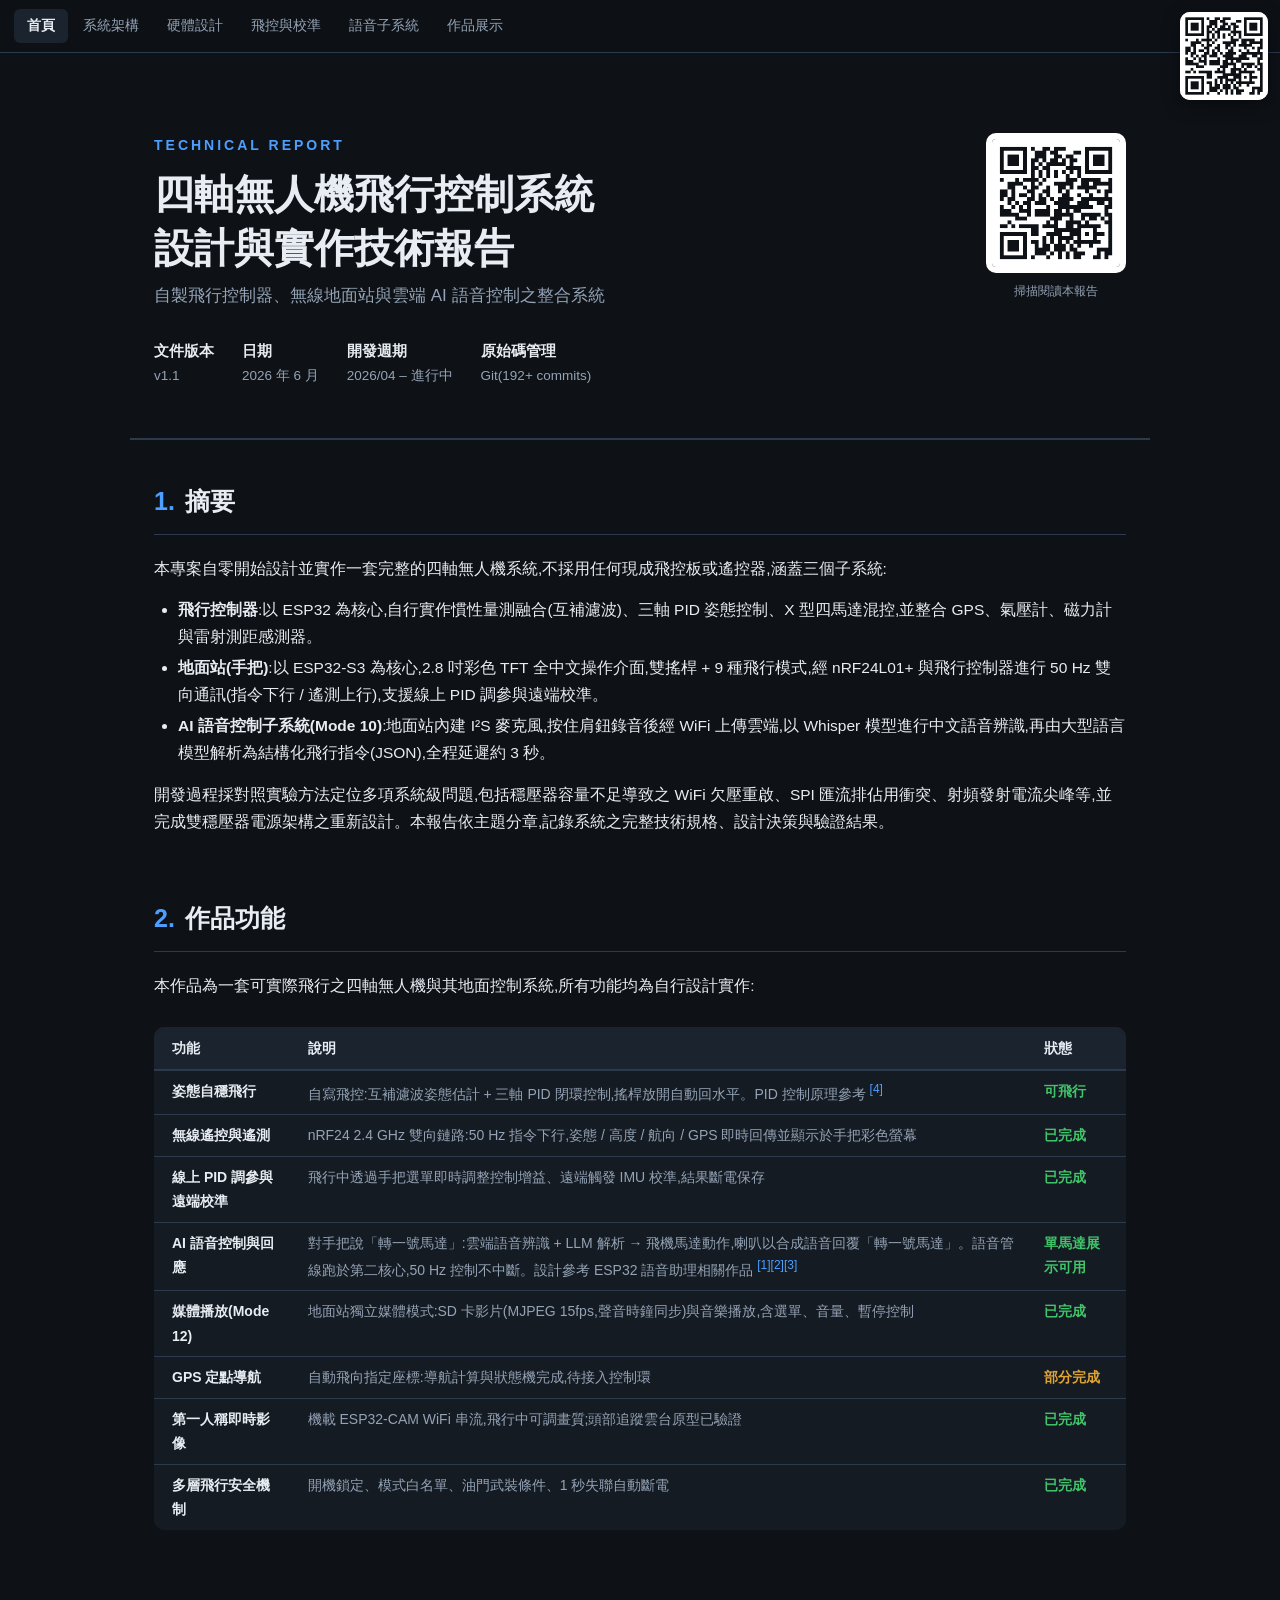
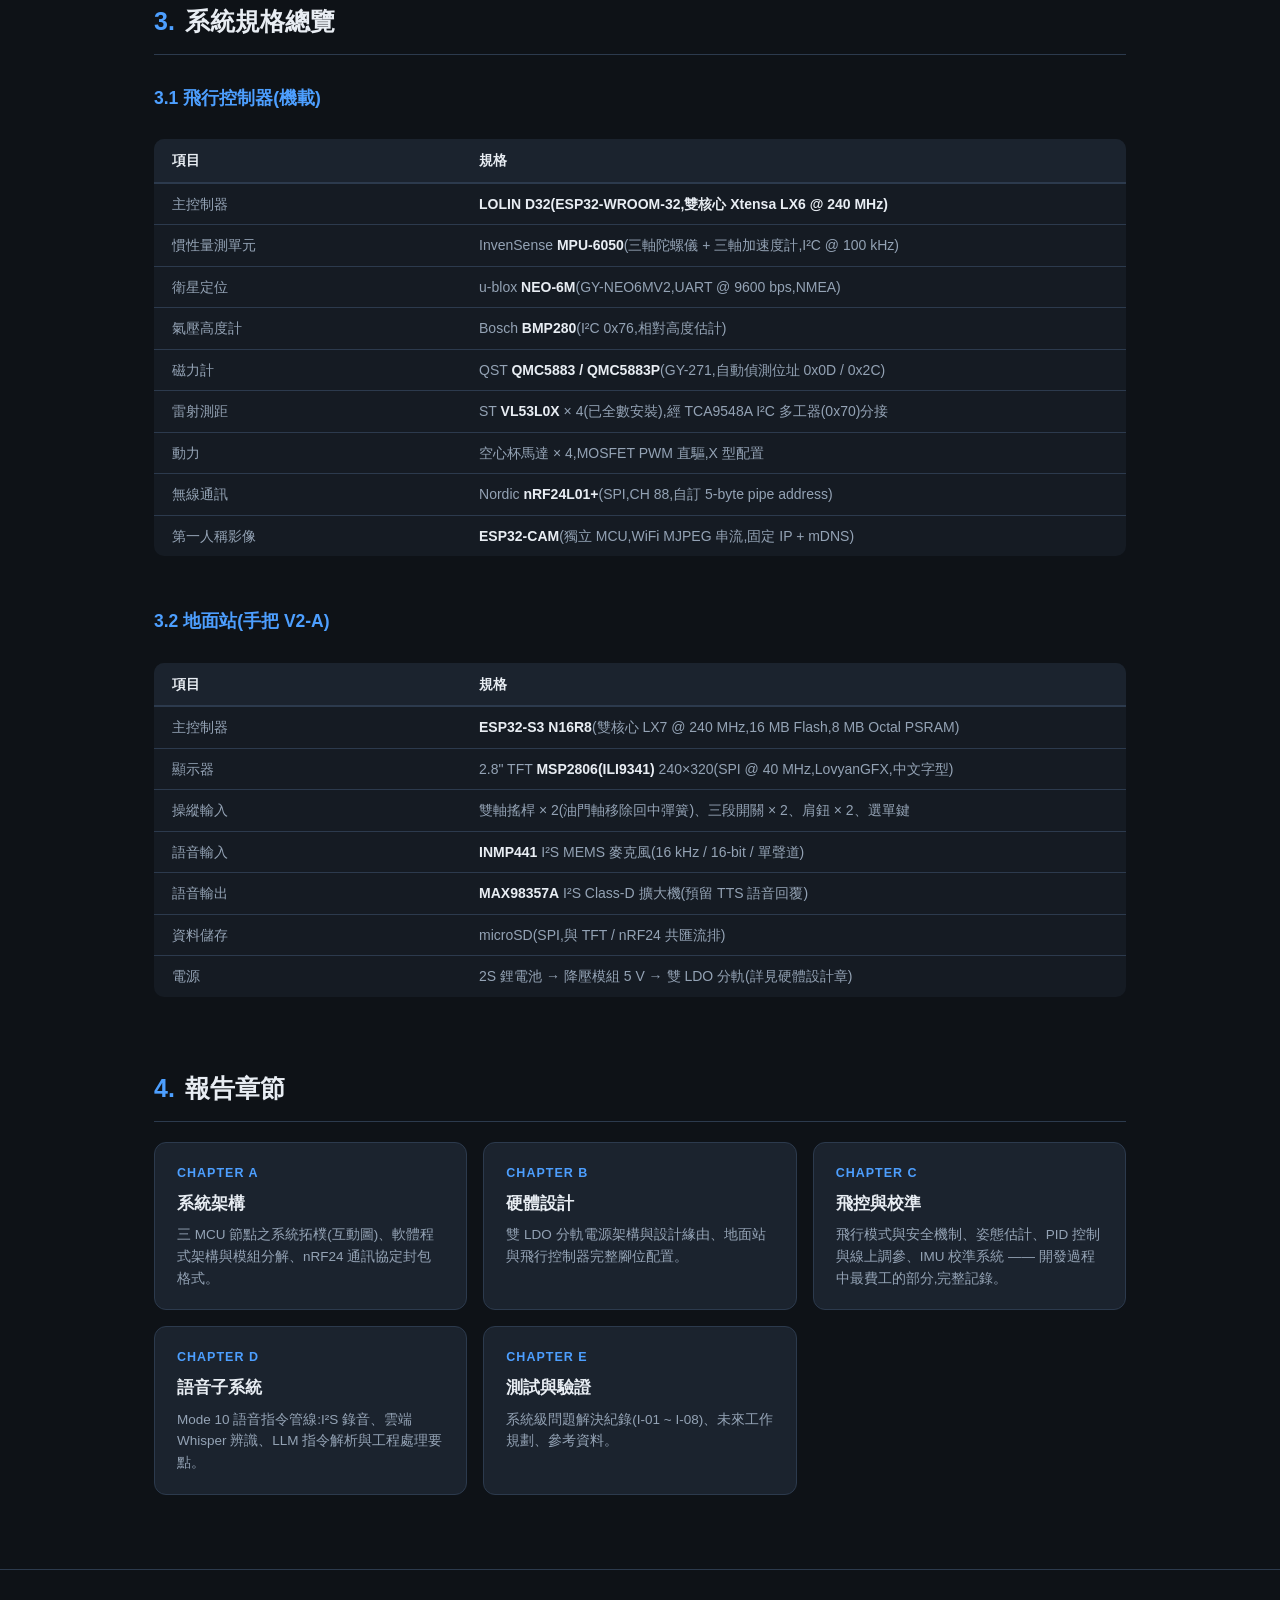
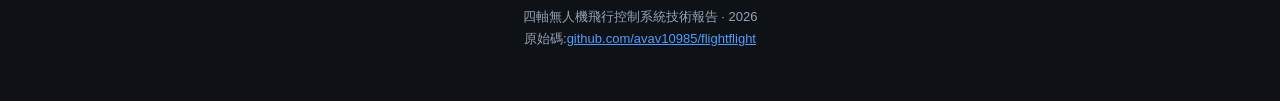
==== commit 25f30143: "QRcode常駐右上角" ====
--- a/docs/index.html
+++ b/docs/index.html
@@ -7,6 +7,12 @@
 <link rel="stylesheet" href="style.css">
 </head>
 <body>
+
+<div class="qr-fixed">
+  <a href="index.html" title="本報告網址">
+    <img src="qr.png" alt="本報告網址 QR code">
+  </a>
+</div>
 
 <nav>
   <a href="index.html" class="active">首頁</a>
--- a/docs/style.css
+++ b/docs/style.css
@@ -209,3 +209,13 @@
   padding: 36px 20px 50px; border-top: 1px solid var(--line); margin-top: 46px;
 }
 footer a { color: var(--accent); }
+
+/* ===== 固定右上角 QR ===== */
+.qr-fixed {
+  position: fixed; top: 12px; right: 12px; z-index: 1200;
+  width: 88px; height: 88px; border-radius: 10px; overflow: hidden;
+  box-shadow: 0 6px 18px rgba(0,0,0,.45); background: #fff;
+  display: flex; align-items: center; justify-content: center;
+}
+.qr-fixed img { width: 100%; height: 100%; object-fit: cover; display: block; }
+@media (max-width: 640px) { .qr-fixed { width: 64px; height: 64px; top: 10px; right: 10px; } }
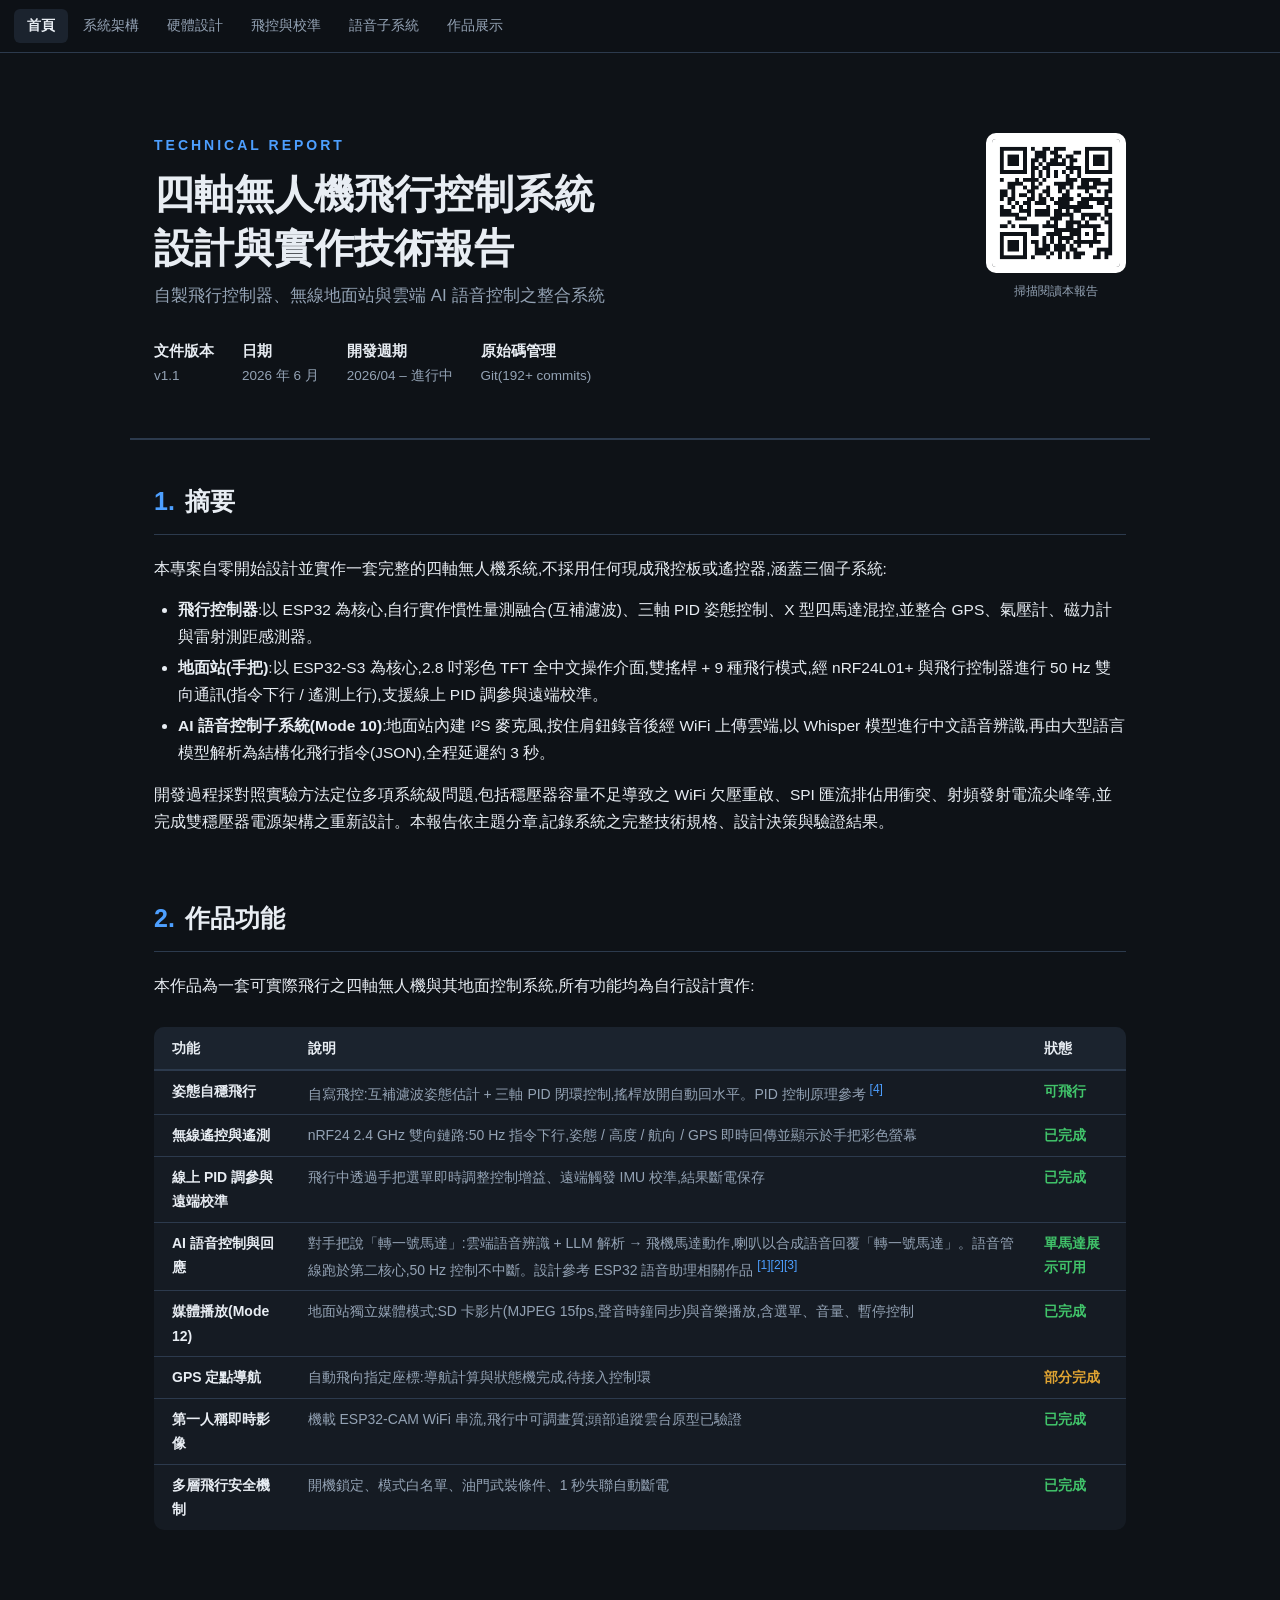
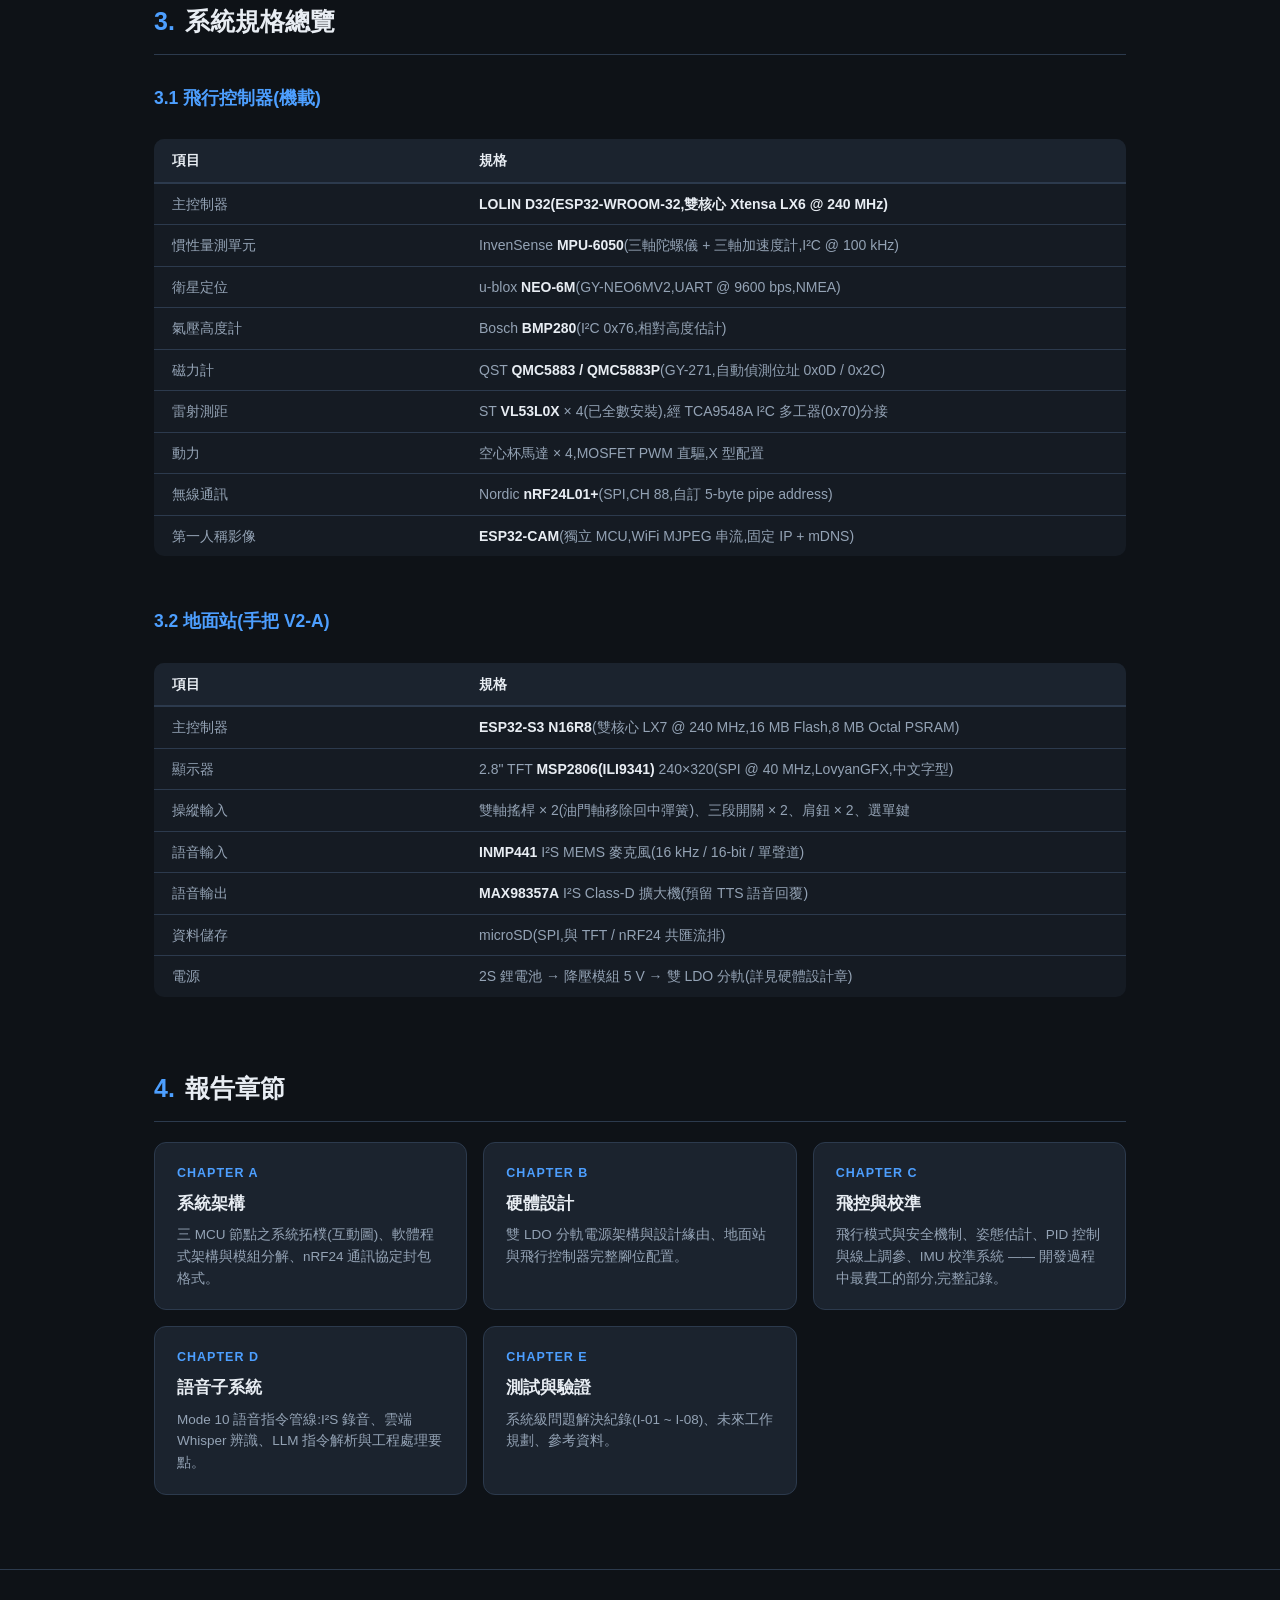
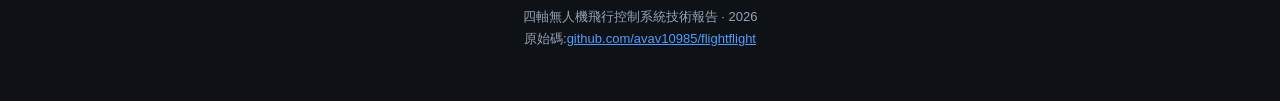
==== commit 17010838: "改進另一台電腦的 QR 常駐 + push 腳本 - QR 從 top:12 移到 nav 下方(不壓導覽列),z-index 降到 nav 之下 - 首頁拿掉重複的右上小 QR(封面已有 140px" ====
--- a/docs/index.html
+++ b/docs/index.html
@@ -7,12 +7,6 @@
 <link rel="stylesheet" href="style.css">
 </head>
 <body>
-
-<div class="qr-fixed">
-  <a href="index.html" title="本報告網址">
-    <img src="qr.png" alt="本報告網址 QR code">
-  </a>
-</div>
 
 <nav>
   <a href="index.html" class="active">首頁</a>
--- a/docs/style.css
+++ b/docs/style.css
@@ -212,10 +212,10 @@
 
 /* ===== 固定右上角 QR ===== */
 .qr-fixed {
-  position: fixed; top: 12px; right: 12px; z-index: 1200;
+  position: fixed; top: 54px; right: 12px; z-index: 90;   /* nav 下方,不壓導覽列 */
   width: 88px; height: 88px; border-radius: 10px; overflow: hidden;
   box-shadow: 0 6px 18px rgba(0,0,0,.45); background: #fff;
   display: flex; align-items: center; justify-content: center;
 }
 .qr-fixed img { width: 100%; height: 100%; object-fit: cover; display: block; }
-@media (max-width: 640px) { .qr-fixed { width: 64px; height: 64px; top: 10px; right: 10px; } }
+@media (max-width: 640px) { .qr-fixed { width: 56px; height: 56px; top: 50px; right: 8px; } }
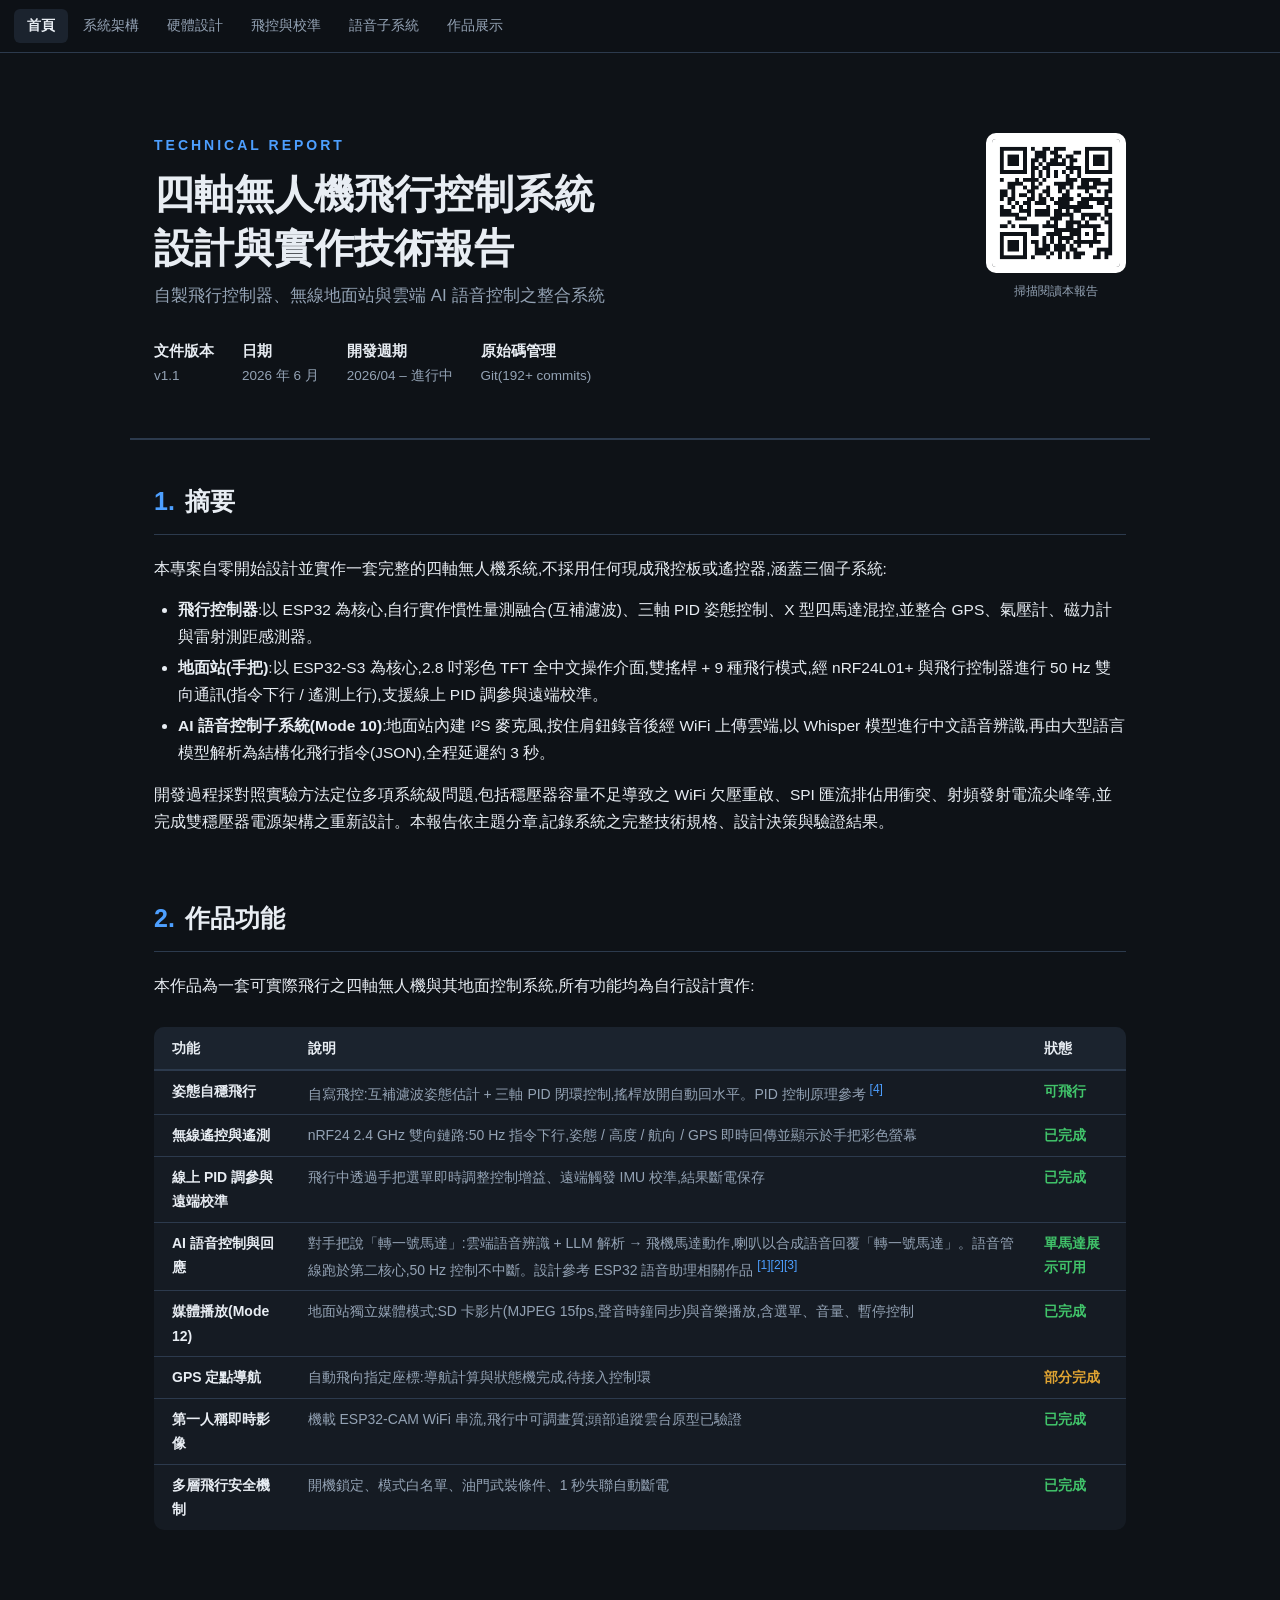
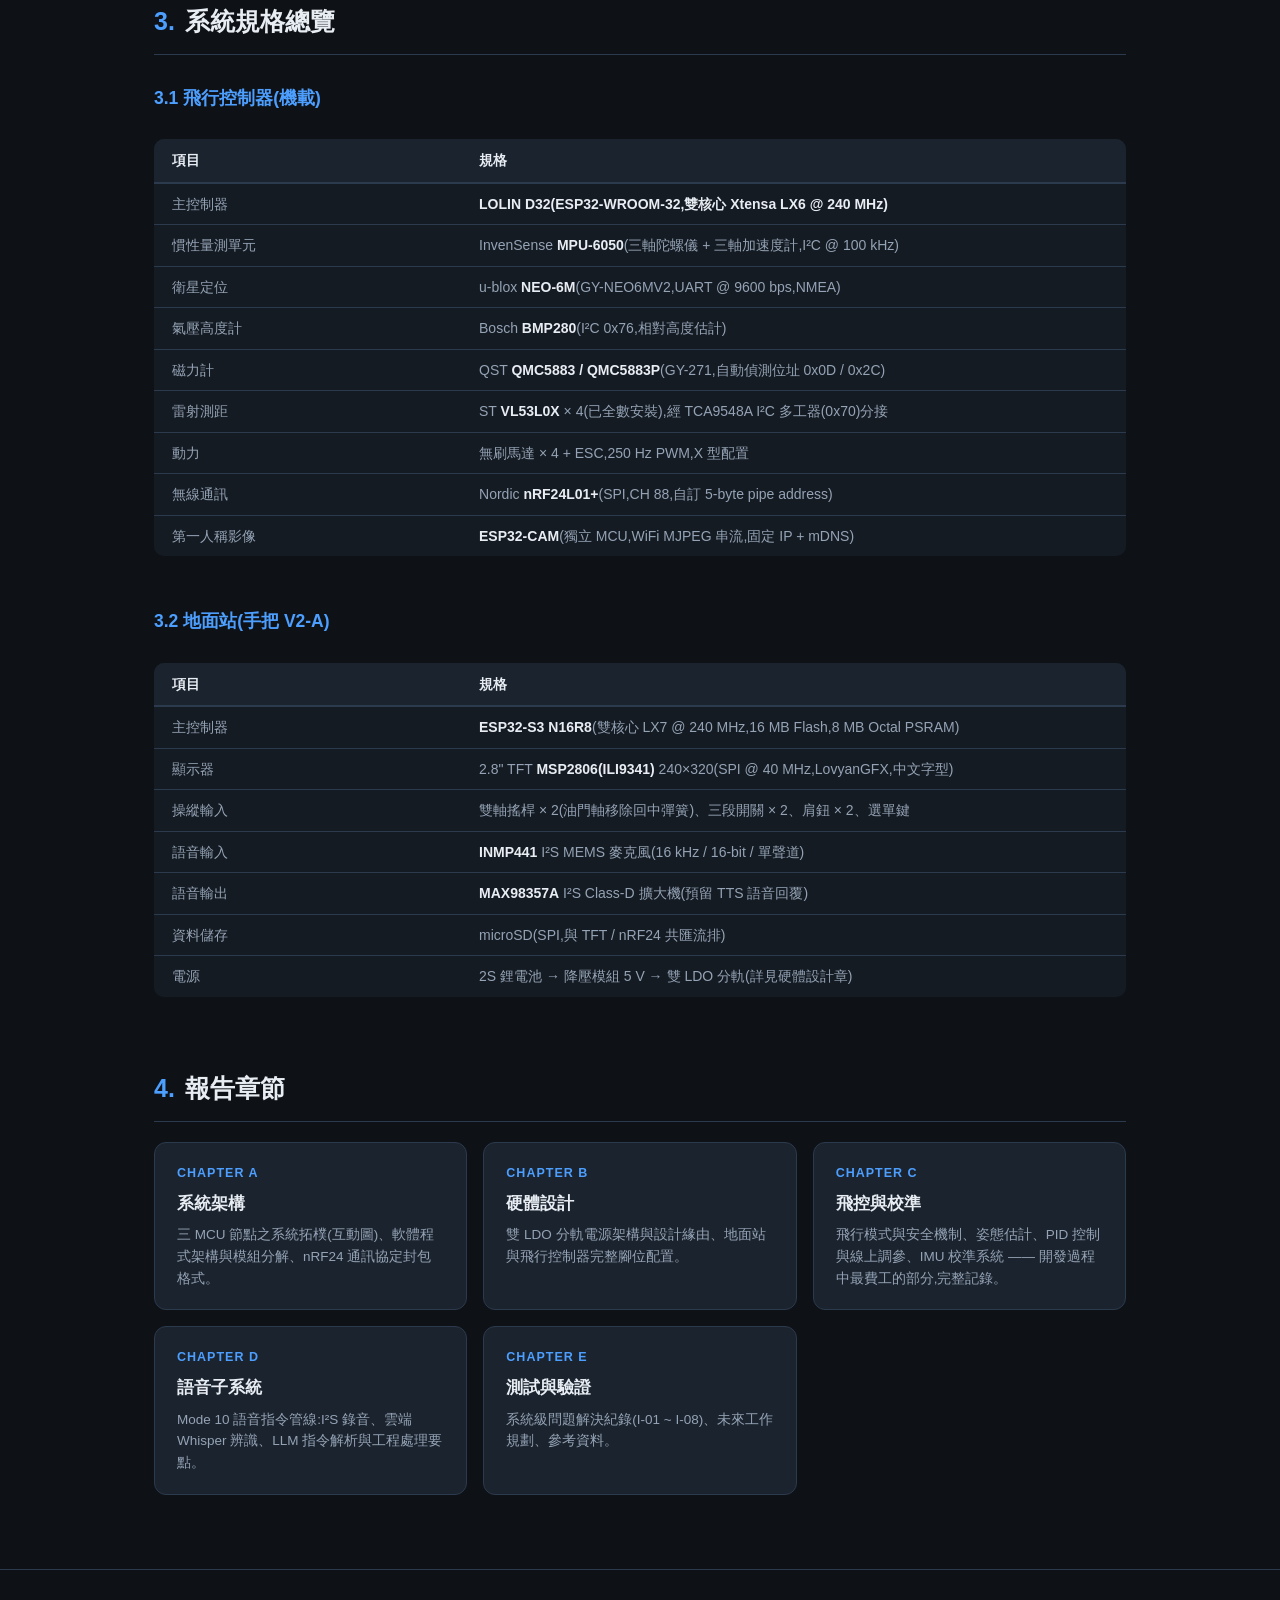
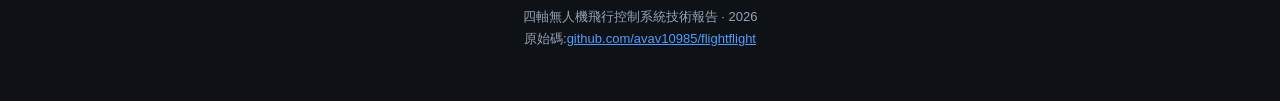
==== commit 09c786ba: "文件對齊程式碼:mode 編碼、ESC 250Hz、nRF24 ch88、Telemetry 32B - README / docs×3 / 文件×3 依韌體修正矛盾描述 - CLAUDE.md / " ====
--- a/docs/index.html
+++ b/docs/index.html
@@ -74,7 +74,7 @@
     <tr><td>氣壓高度計</td><td>Bosch <b>BMP280</b>(I²C 0x76,相對高度估計)</td></tr>
     <tr><td>磁力計</td><td>QST <b>QMC5883 / QMC5883P</b>(GY-271,自動偵測位址 0x0D / 0x2C)</td></tr>
     <tr><td>雷射測距</td><td>ST <b>VL53L0X</b> × 4(已全數安裝),經 TCA9548A I²C 多工器(0x70)分接</td></tr>
-    <tr><td>動力</td><td>空心杯馬達 × 4,MOSFET PWM 直驅,X 型配置</td></tr>
+    <tr><td>動力</td><td>無刷馬達 × 4 + ESC,250 Hz PWM,X 型配置</td></tr>
     <tr><td>無線通訊</td><td>Nordic <b>nRF24L01+</b>(SPI,CH 88,自訂 5-byte pipe address)</td></tr>
     <tr><td>第一人稱影像</td><td><b>ESP32-CAM</b>(獨立 MCU,WiFi MJPEG 串流,固定 IP + mDNS)</td></tr>
   </table></div>
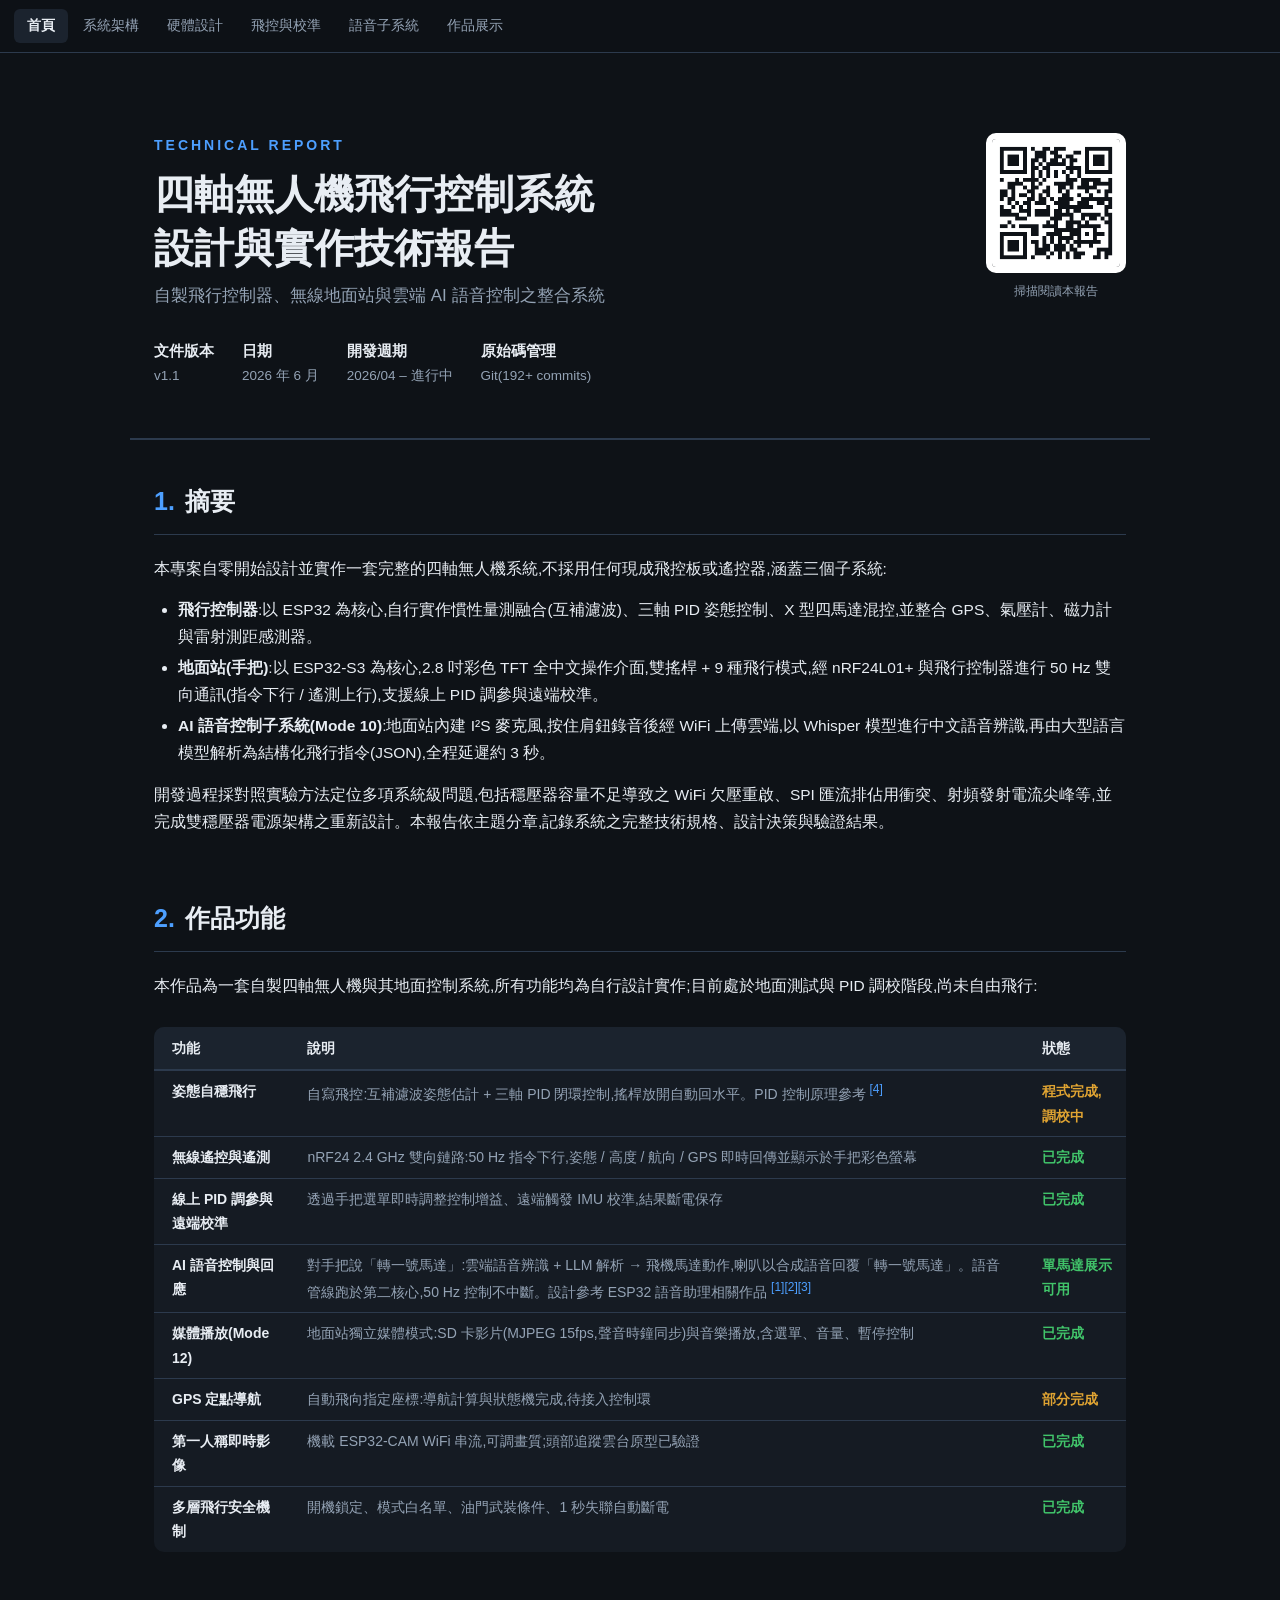
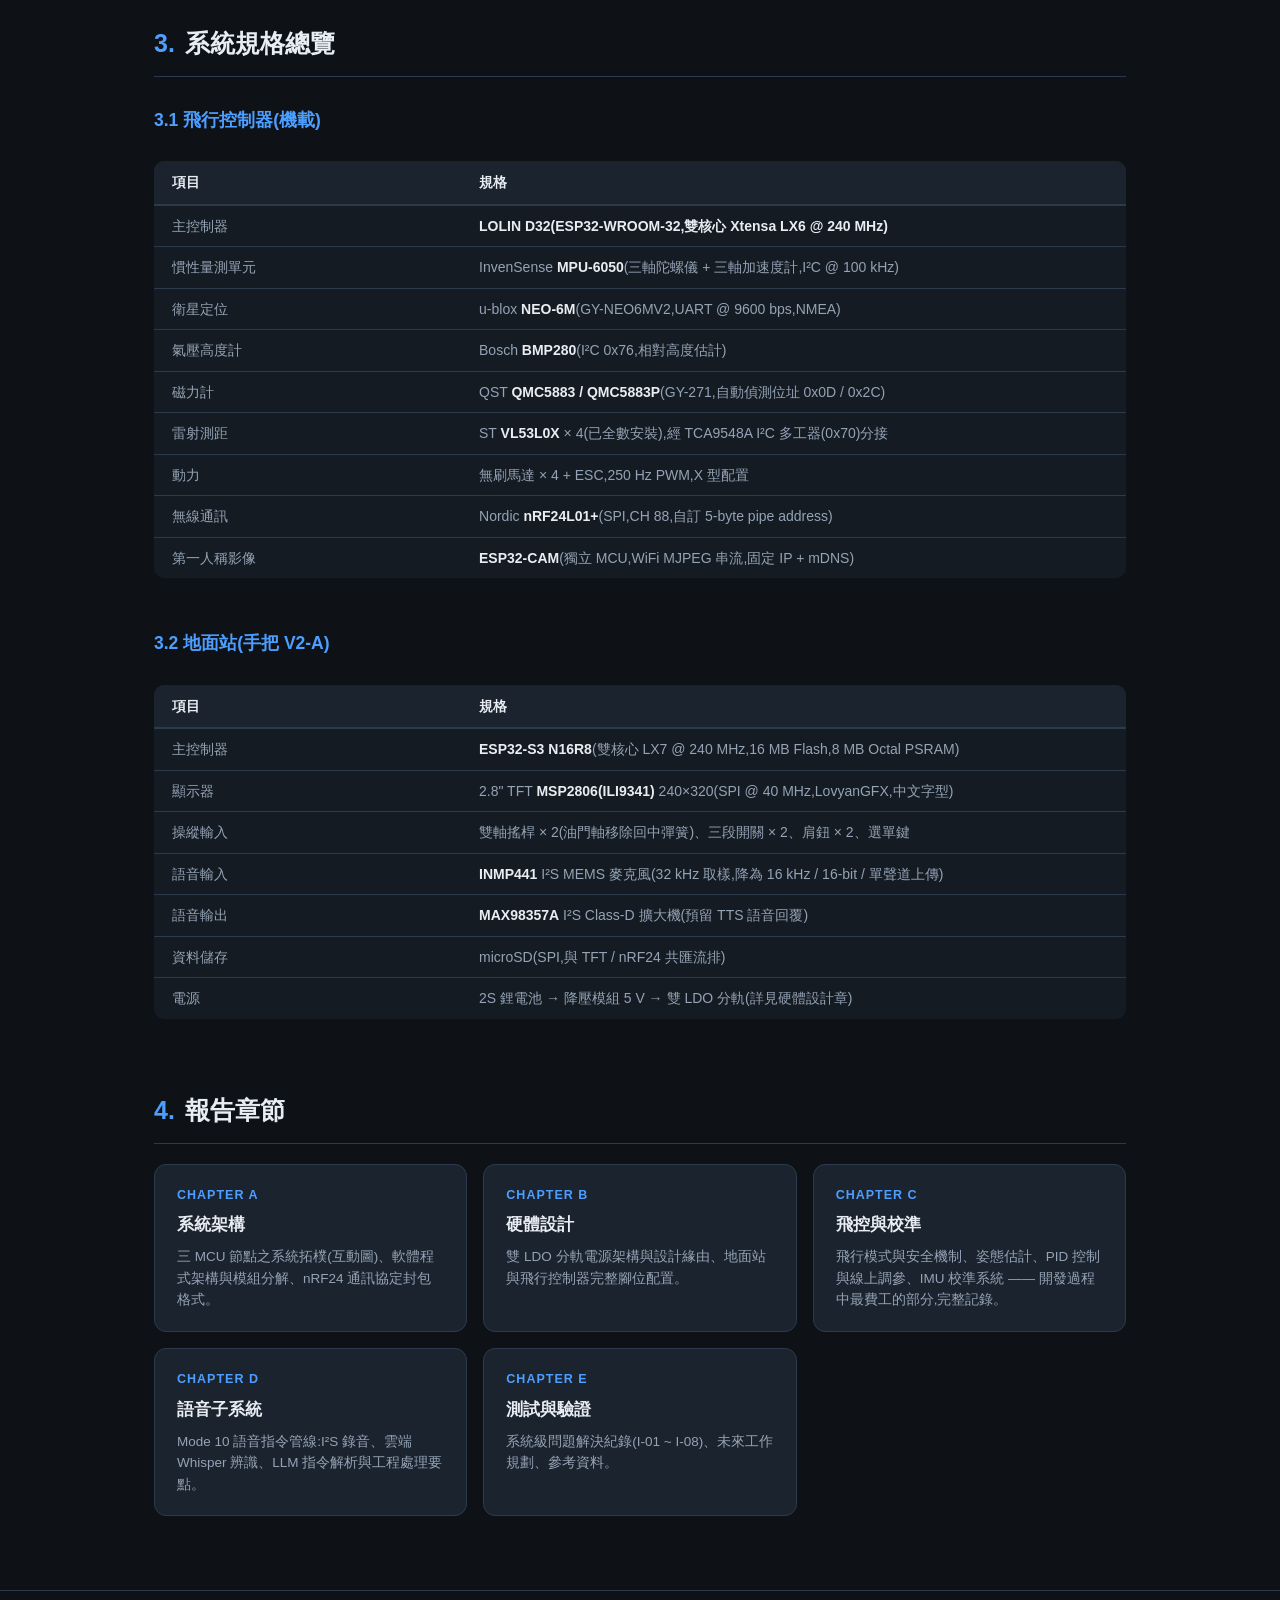
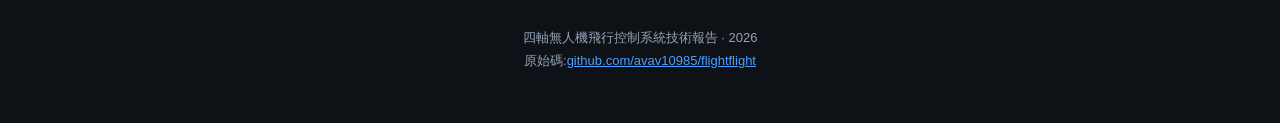
==== commit 3b5ff18c: "文件:修正尚未自由飛行卻寫成可飛行/實飛的描述,數值對齊程式碼 - README、index、control、architecture、testing:可飛行/實飛/飛行中等說法改為地面測試、PID " ====
--- a/docs/index.html
+++ b/docs/index.html
@@ -48,16 +48,16 @@
 
 <section>
   <h2><span class="no">2.</span>作品功能</h2>
-  <p>本作品為一套可實際飛行之四軸無人機與其地面控制系統,所有功能均為自行設計實作:</p>
+  <p>本作品為一套自製四軸無人機與其地面控制系統,所有功能均為自行設計實作;目前處於地面測試與 PID 調校階段,尚未自由飛行:</p>
   <div class="table-scroll"><table>
     <tr><th>功能</th><th>說明</th><th>狀態</th></tr>
-    <tr><td><b>姿態自穩飛行</b></td><td>自寫飛控:互補濾波姿態估計 + 三軸 PID 閉環控制,搖桿放開自動回水平。PID 控制原理參考 <a class="cite" href="testing.html#refs">[4]</a></td><td class="st-done">可飛行</td></tr>
+    <tr><td><b>姿態自穩飛行</b></td><td>自寫飛控:互補濾波姿態估計 + 三軸 PID 閉環控制,搖桿放開自動回水平。PID 控制原理參考 <a class="cite" href="testing.html#refs">[4]</a></td><td class="st-part">程式完成,調校中</td></tr>
     <tr><td><b>無線遙控與遙測</b></td><td>nRF24 2.4 GHz 雙向鏈路:50 Hz 指令下行,姿態 / 高度 / 航向 / GPS 即時回傳並顯示於手把彩色螢幕</td><td class="st-done">已完成</td></tr>
-    <tr><td><b>線上 PID 調參與遠端校準</b></td><td>飛行中透過手把選單即時調整控制增益、遠端觸發 IMU 校準,結果斷電保存</td><td class="st-done">已完成</td></tr>
+    <tr><td><b>線上 PID 調參與遠端校準</b></td><td>透過手把選單即時調整控制增益、遠端觸發 IMU 校準,結果斷電保存</td><td class="st-done">已完成</td></tr>
     <tr><td><b>AI 語音控制與回應</b></td><td>對手把說「轉一號馬達」:雲端語音辨識 + LLM 解析 → 飛機馬達動作,喇叭以合成語音回覆「轉一號馬達」。語音管線跑於第二核心,50 Hz 控制不中斷。設計參考 ESP32 語音助理相關作品 <a class="cite" href="testing.html#refs">[1][2][3]</a></td><td class="st-done">單馬達展示可用</td></tr>
     <tr><td><b>媒體播放(Mode 12)</b></td><td>地面站獨立媒體模式:SD 卡影片(MJPEG 15fps,聲音時鐘同步)與音樂播放,含選單、音量、暫停控制</td><td class="st-done">已完成</td></tr>
     <tr><td><b>GPS 定點導航</b></td><td>自動飛向指定座標:導航計算與狀態機完成,待接入控制環</td><td class="st-part">部分完成</td></tr>
-    <tr><td><b>第一人稱即時影像</b></td><td>機載 ESP32-CAM WiFi 串流,飛行中可調畫質;頭部追蹤雲台原型已驗證</td><td class="st-done">已完成</td></tr>
+    <tr><td><b>第一人稱即時影像</b></td><td>機載 ESP32-CAM WiFi 串流,可調畫質;頭部追蹤雲台原型已驗證</td><td class="st-done">已完成</td></tr>
     <tr><td><b>多層飛行安全機制</b></td><td>開機鎖定、模式白名單、油門武裝條件、1 秒失聯自動斷電</td><td class="st-done">已完成</td></tr>
   </table></div>
 </section>
@@ -85,7 +85,7 @@
     <tr><td>主控制器</td><td><b>ESP32-S3 N16R8</b>(雙核心 LX7 @ 240 MHz,16 MB Flash,8 MB Octal PSRAM)</td></tr>
     <tr><td>顯示器</td><td>2.8" TFT <b>MSP2806(ILI9341)</b> 240×320(SPI @ 40 MHz,LovyanGFX,中文字型)</td></tr>
     <tr><td>操縱輸入</td><td>雙軸搖桿 × 2(油門軸移除回中彈簧)、三段開關 × 2、肩鈕 × 2、選單鍵</td></tr>
-    <tr><td>語音輸入</td><td><b>INMP441</b> I²S MEMS 麥克風(16 kHz / 16-bit / 單聲道)</td></tr>
+    <tr><td>語音輸入</td><td><b>INMP441</b> I²S MEMS 麥克風(32 kHz 取樣,降為 16 kHz / 16-bit / 單聲道上傳)</td></tr>
     <tr><td>語音輸出</td><td><b>MAX98357A</b> I²S Class-D 擴大機(預留 TTS 語音回覆)</td></tr>
     <tr><td>資料儲存</td><td>microSD(SPI,與 TFT / nRF24 共匯流排)</td></tr>
     <tr><td>電源</td><td>2S 鋰電池 → 降壓模組 5 V → 雙 LDO 分軌(詳見硬體設計章)</td></tr>
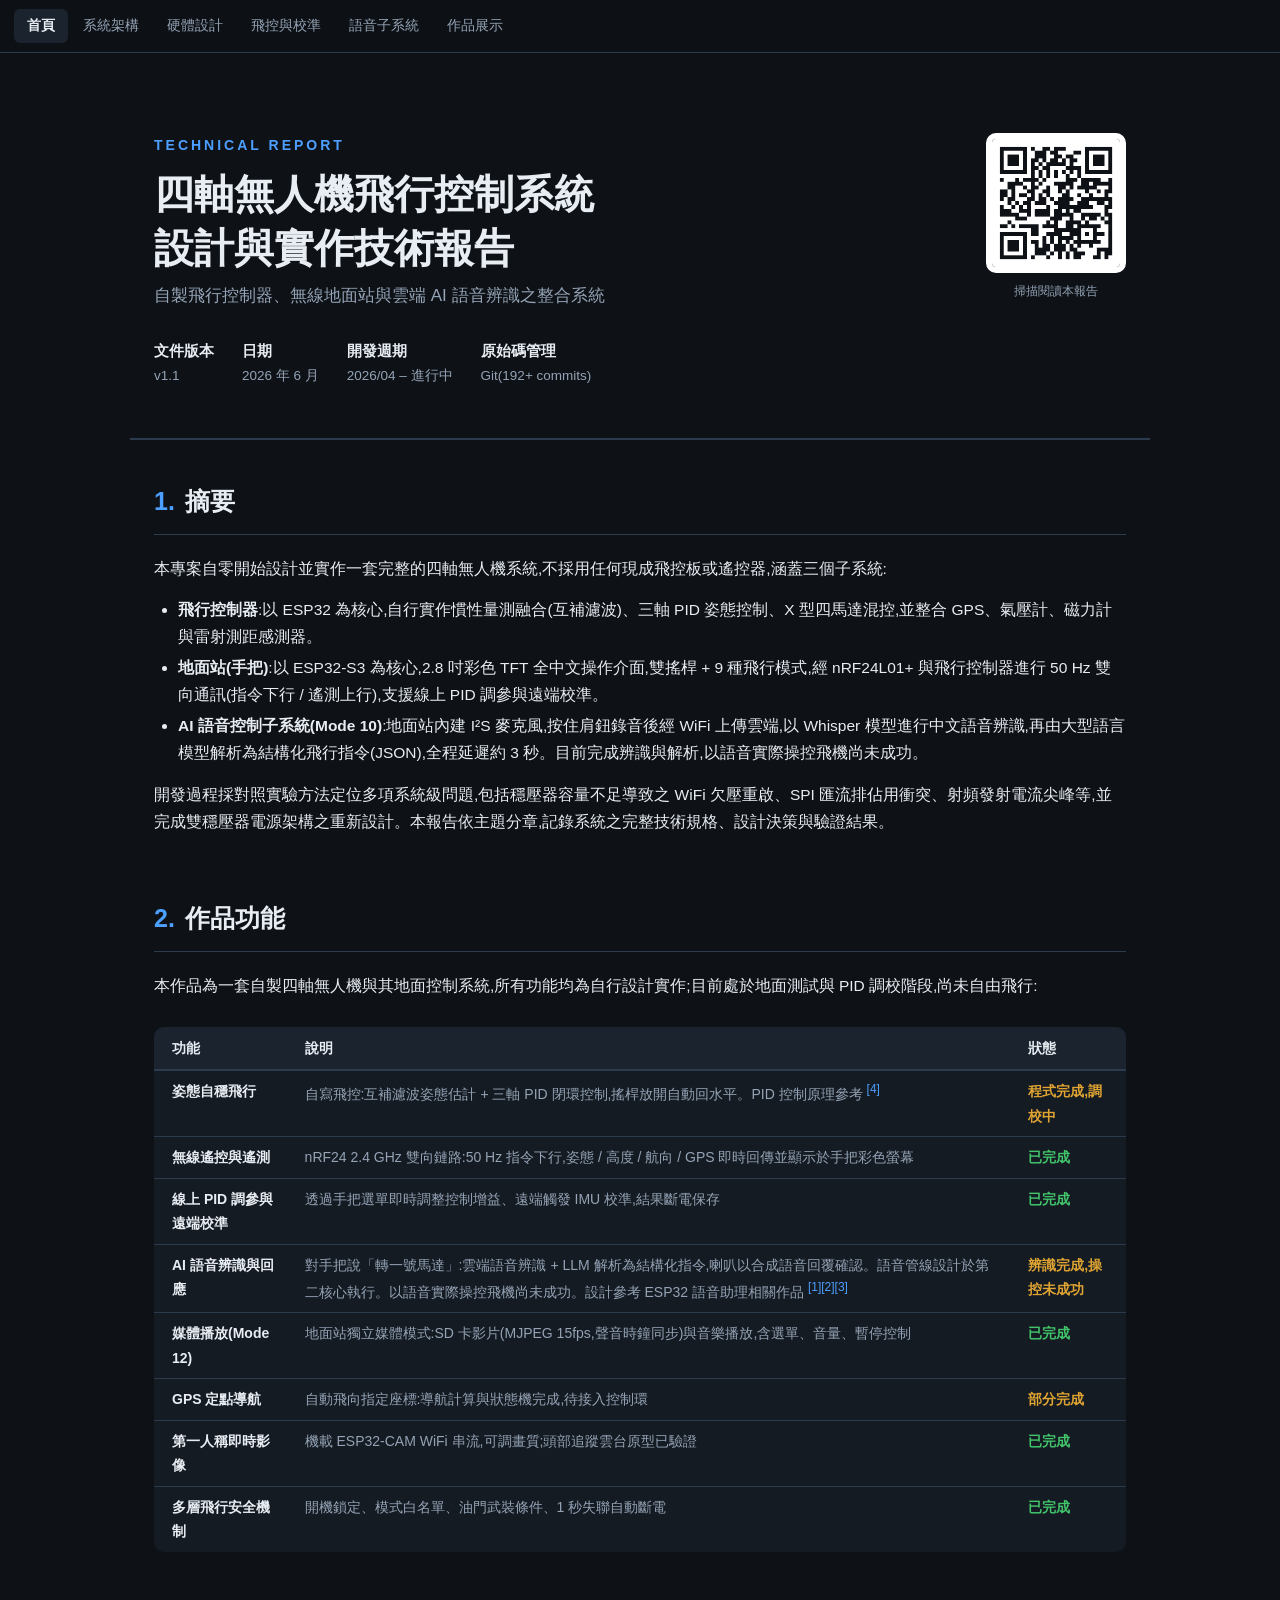
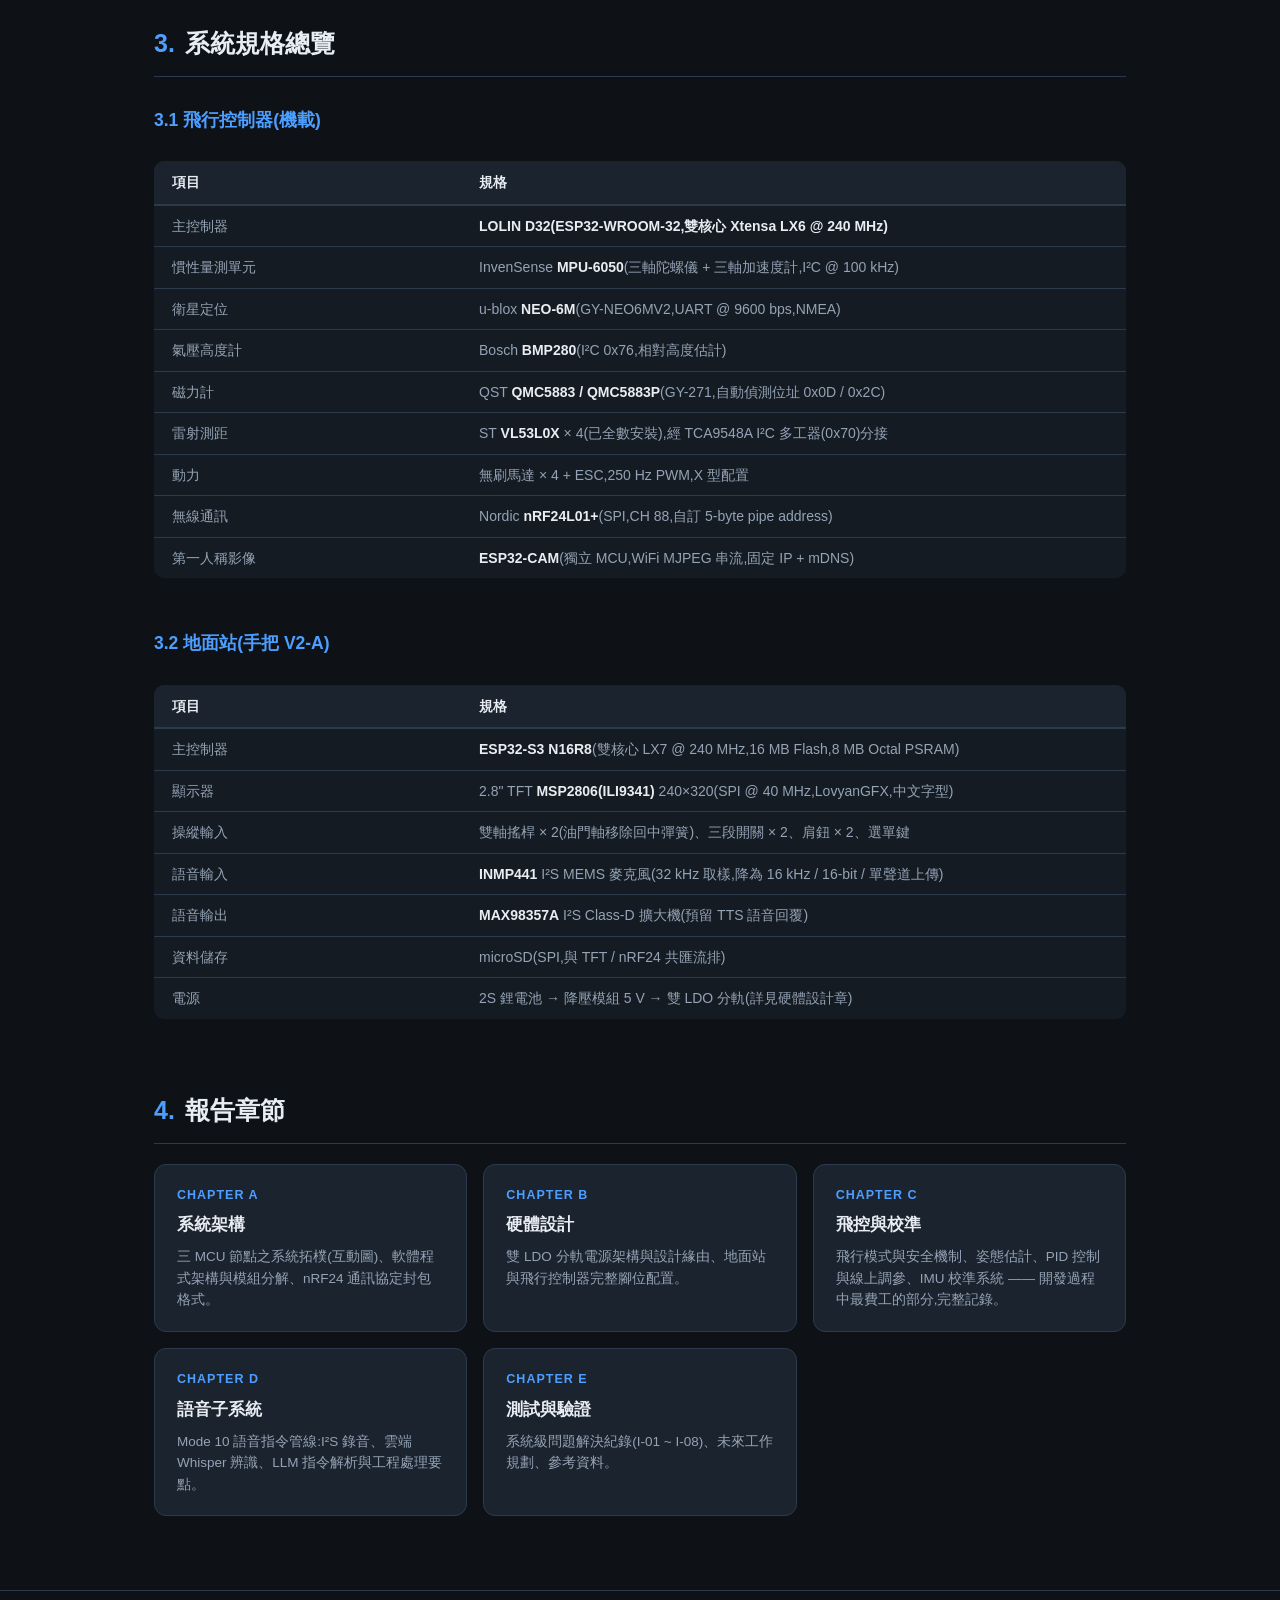
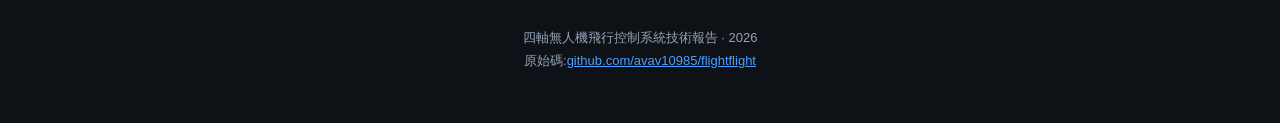
==== commit 5139bfa2: "文件:語音改為「辨識完成、操控未實測成功」,README 飛行相關說法對齊現況 - index、control、voice、testing、README:語音控制 → 語音辨識;移除「飛機馬達動作」「" ====
--- a/docs/index.html
+++ b/docs/index.html
@@ -21,7 +21,7 @@
   <div class="cover-text">
     <div class="doc-type">TECHNICAL REPORT</div>
     <h1>四軸無人機飛行控制系統<br>設計與實作技術報告</h1>
-    <div class="subtitle">自製飛行控制器、無線地面站與雲端 AI 語音控制之整合系統</div>
+    <div class="subtitle">自製飛行控制器、無線地面站與雲端 AI 語音辨識之整合系統</div>
     <div class="meta">
       <div><b>文件版本</b>v1.1</div>
       <div><b>日期</b>2026 年 6 月</div>
@@ -41,7 +41,7 @@
   <ul>
     <li><b>飛行控制器</b>:以 ESP32 為核心,自行實作慣性量測融合(互補濾波)、三軸 PID 姿態控制、X 型四馬達混控,並整合 GPS、氣壓計、磁力計與雷射測距感測器。</li>
     <li><b>地面站(手把)</b>:以 ESP32-S3 為核心,2.8 吋彩色 TFT 全中文操作介面,雙搖桿 + 9 種飛行模式,經 nRF24L01+ 與飛行控制器進行 50 Hz 雙向通訊(指令下行 / 遙測上行),支援線上 PID 調參與遠端校準。</li>
-    <li><b>AI 語音控制子系統(Mode 10)</b>:地面站內建 I²S 麥克風,按住肩鈕錄音後經 WiFi 上傳雲端,以 Whisper 模型進行中文語音辨識,再由大型語言模型解析為結構化飛行指令(JSON),全程延遲約 3 秒。</li>
+    <li><b>AI 語音控制子系統(Mode 10)</b>:地面站內建 I²S 麥克風,按住肩鈕錄音後經 WiFi 上傳雲端,以 Whisper 模型進行中文語音辨識,再由大型語言模型解析為結構化飛行指令(JSON),全程延遲約 3 秒。目前完成辨識與解析,以語音實際操控飛機尚未成功。</li>
   </ul>
   <p>開發過程採對照實驗方法定位多項系統級問題,包括穩壓器容量不足導致之 WiFi 欠壓重啟、SPI 匯流排佔用衝突、射頻發射電流尖峰等,並完成雙穩壓器電源架構之重新設計。本報告依主題分章,記錄系統之完整技術規格、設計決策與驗證結果。</p>
 </section>
@@ -54,7 +54,7 @@
     <tr><td><b>姿態自穩飛行</b></td><td>自寫飛控:互補濾波姿態估計 + 三軸 PID 閉環控制,搖桿放開自動回水平。PID 控制原理參考 <a class="cite" href="testing.html#refs">[4]</a></td><td class="st-part">程式完成,調校中</td></tr>
     <tr><td><b>無線遙控與遙測</b></td><td>nRF24 2.4 GHz 雙向鏈路:50 Hz 指令下行,姿態 / 高度 / 航向 / GPS 即時回傳並顯示於手把彩色螢幕</td><td class="st-done">已完成</td></tr>
     <tr><td><b>線上 PID 調參與遠端校準</b></td><td>透過手把選單即時調整控制增益、遠端觸發 IMU 校準,結果斷電保存</td><td class="st-done">已完成</td></tr>
-    <tr><td><b>AI 語音控制與回應</b></td><td>對手把說「轉一號馬達」:雲端語音辨識 + LLM 解析 → 飛機馬達動作,喇叭以合成語音回覆「轉一號馬達」。語音管線跑於第二核心,50 Hz 控制不中斷。設計參考 ESP32 語音助理相關作品 <a class="cite" href="testing.html#refs">[1][2][3]</a></td><td class="st-done">單馬達展示可用</td></tr>
+    <tr><td><b>AI 語音辨識與回應</b></td><td>對手把說「轉一號馬達」:雲端語音辨識 + LLM 解析為結構化指令,喇叭以合成語音回覆確認。語音管線設計於第二核心執行。以語音實際操控飛機尚未成功。設計參考 ESP32 語音助理相關作品 <a class="cite" href="testing.html#refs">[1][2][3]</a></td><td class="st-part">辨識完成,操控未成功</td></tr>
     <tr><td><b>媒體播放(Mode 12)</b></td><td>地面站獨立媒體模式:SD 卡影片(MJPEG 15fps,聲音時鐘同步)與音樂播放,含選單、音量、暫停控制</td><td class="st-done">已完成</td></tr>
     <tr><td><b>GPS 定點導航</b></td><td>自動飛向指定座標:導航計算與狀態機完成,待接入控制環</td><td class="st-part">部分完成</td></tr>
     <tr><td><b>第一人稱即時影像</b></td><td>機載 ESP32-CAM WiFi 串流,可調畫質;頭部追蹤雲台原型已驗證</td><td class="st-done">已完成</td></tr>
